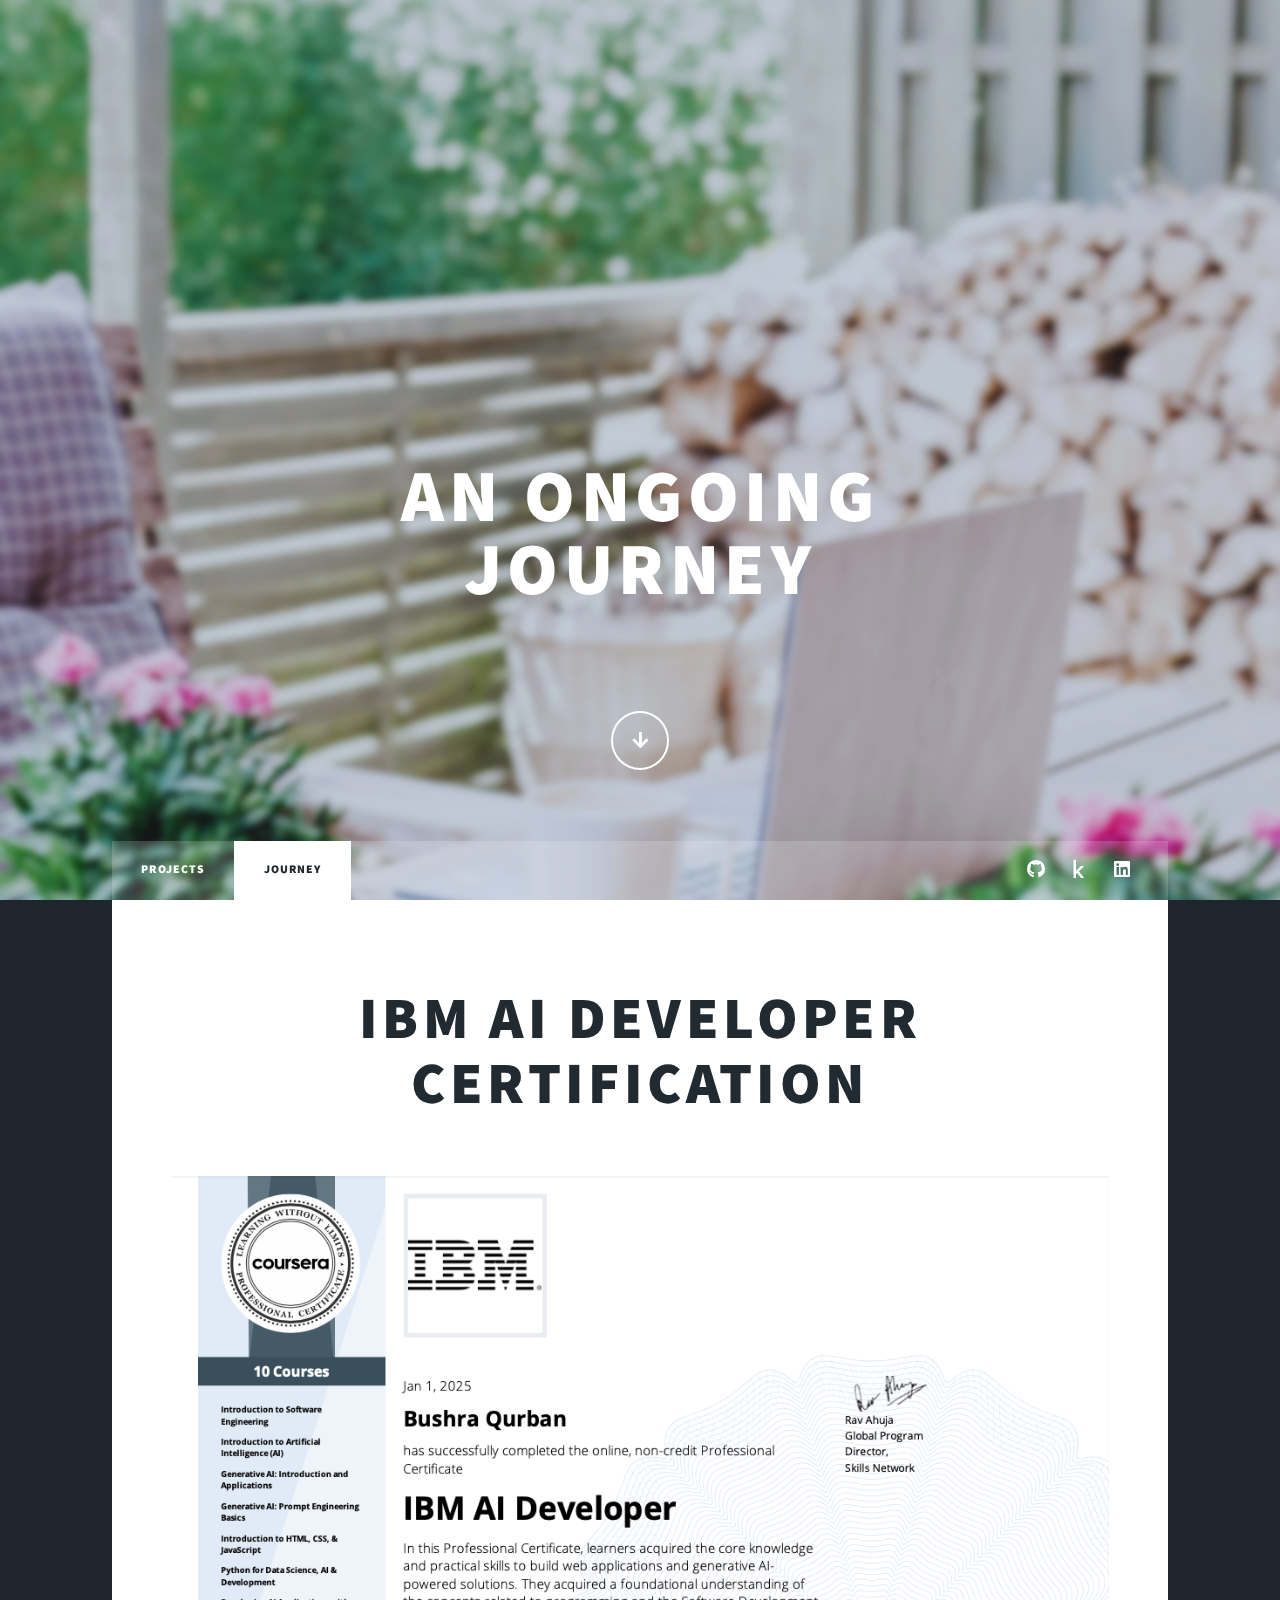
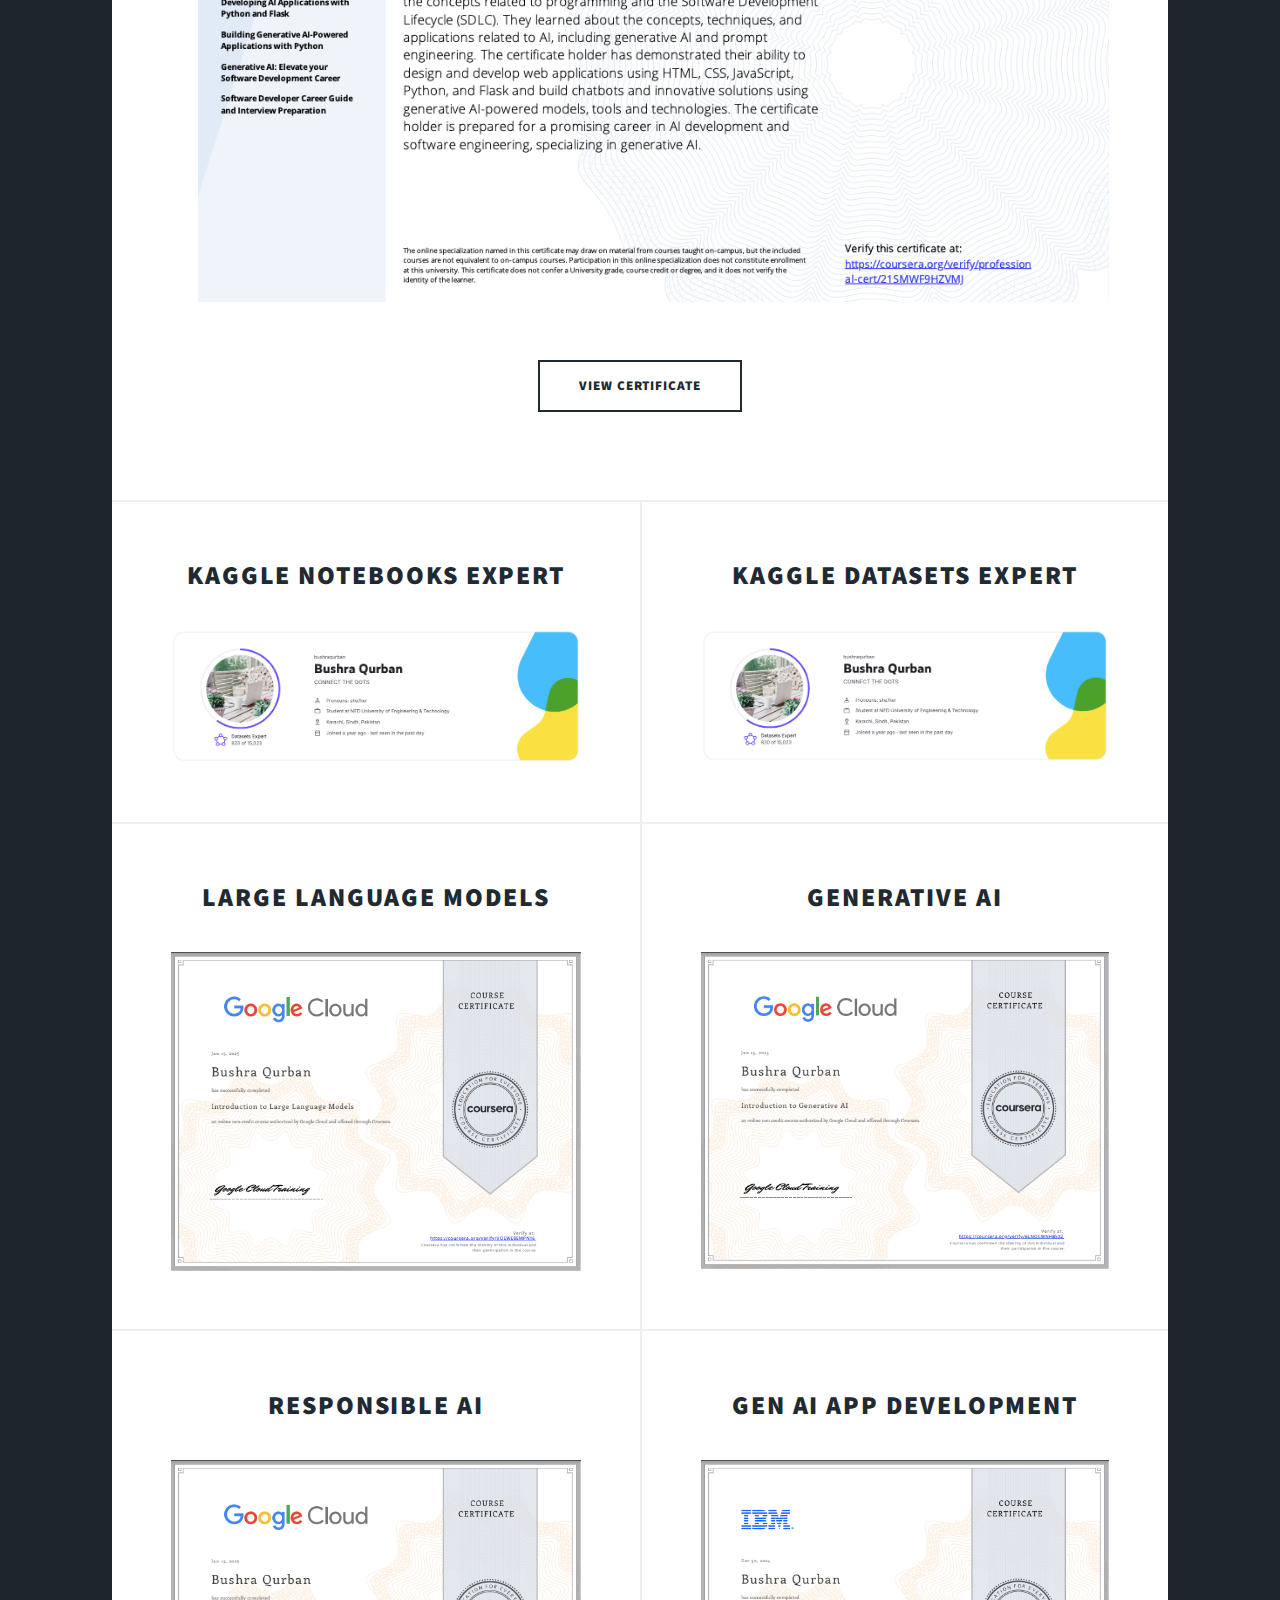
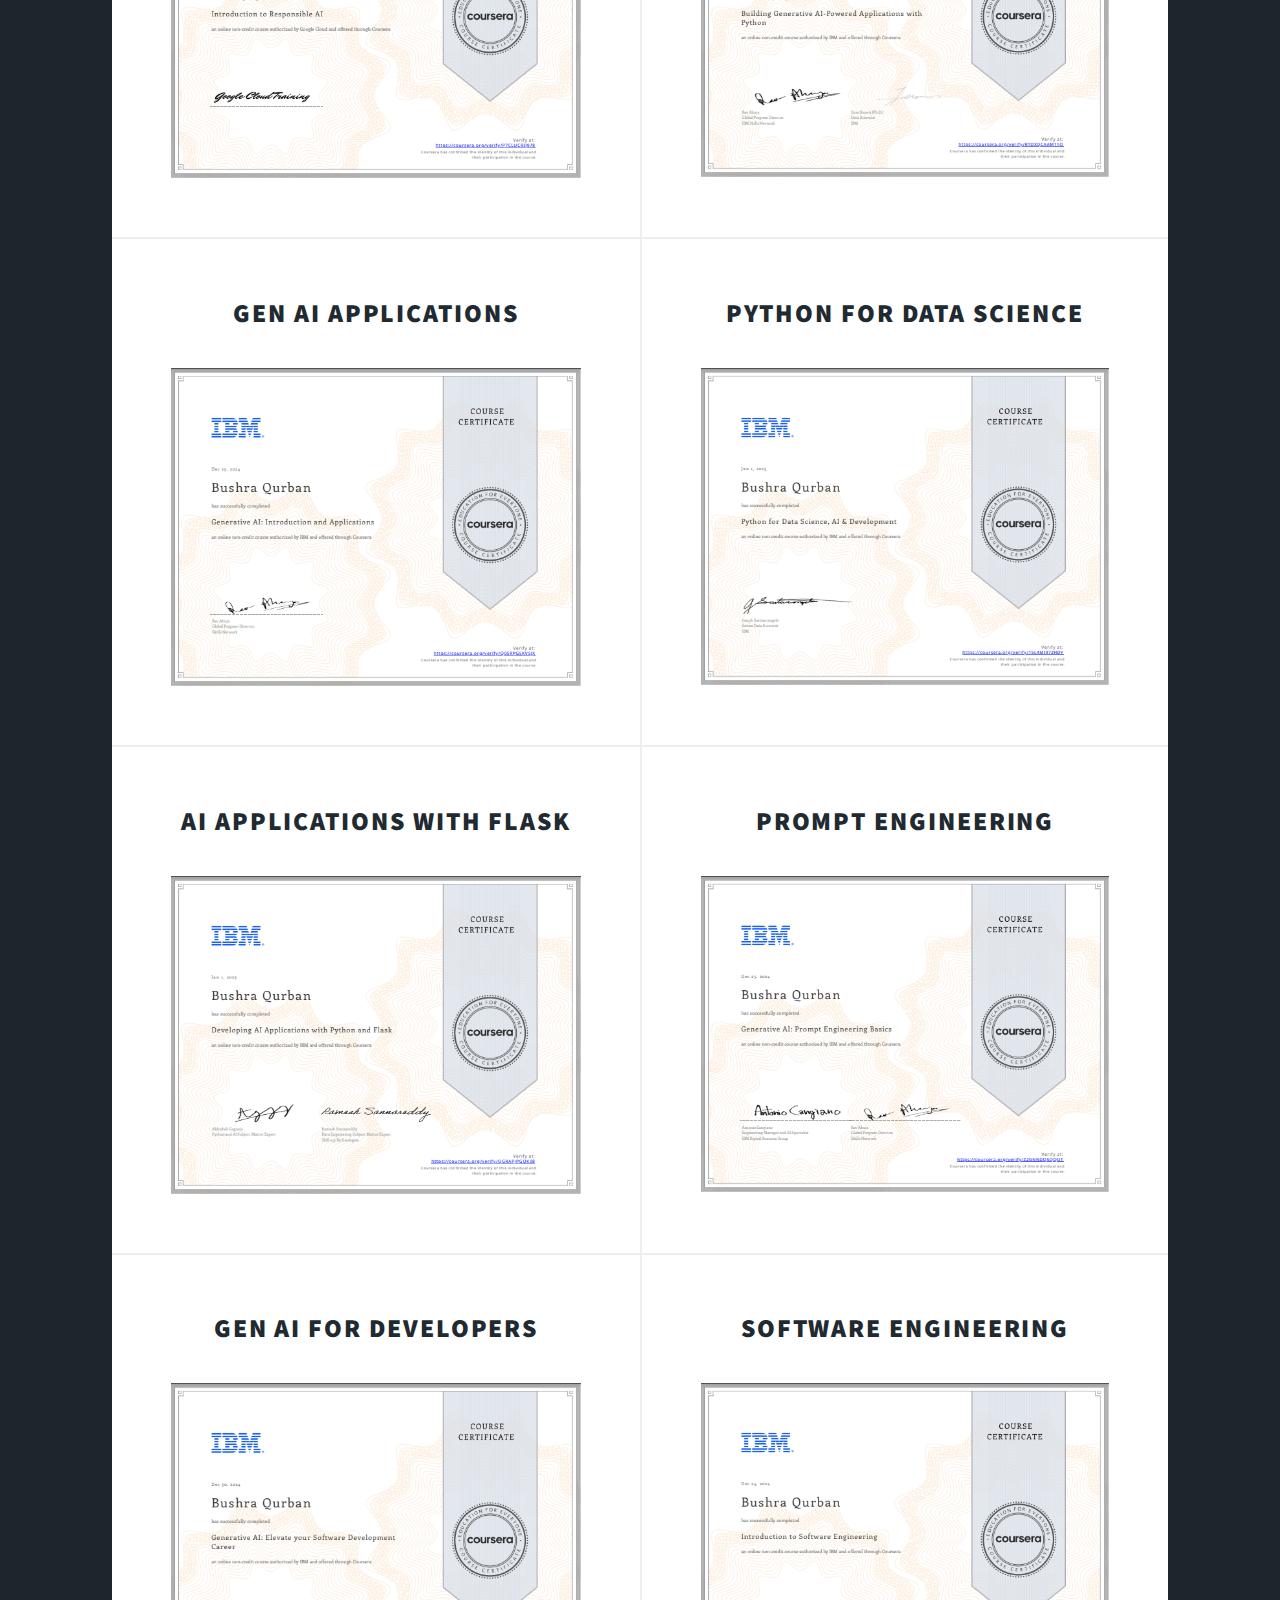
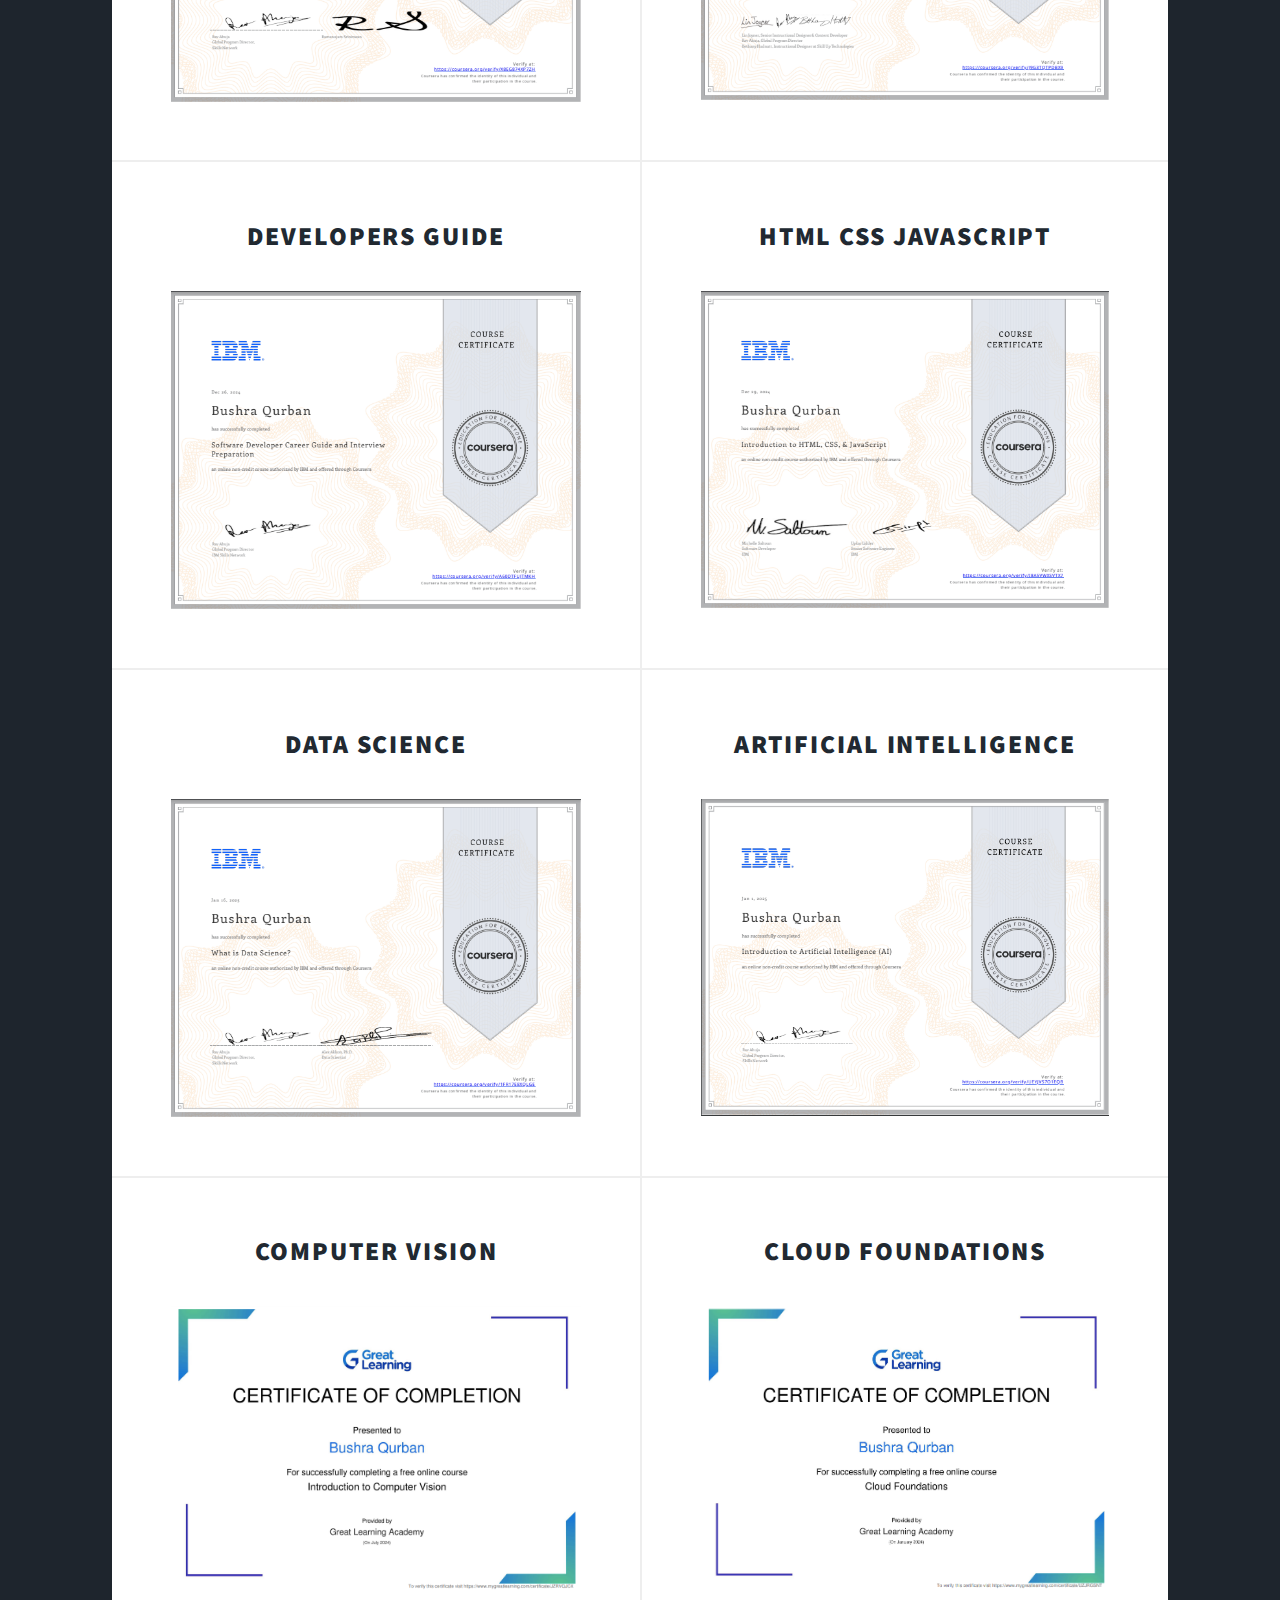
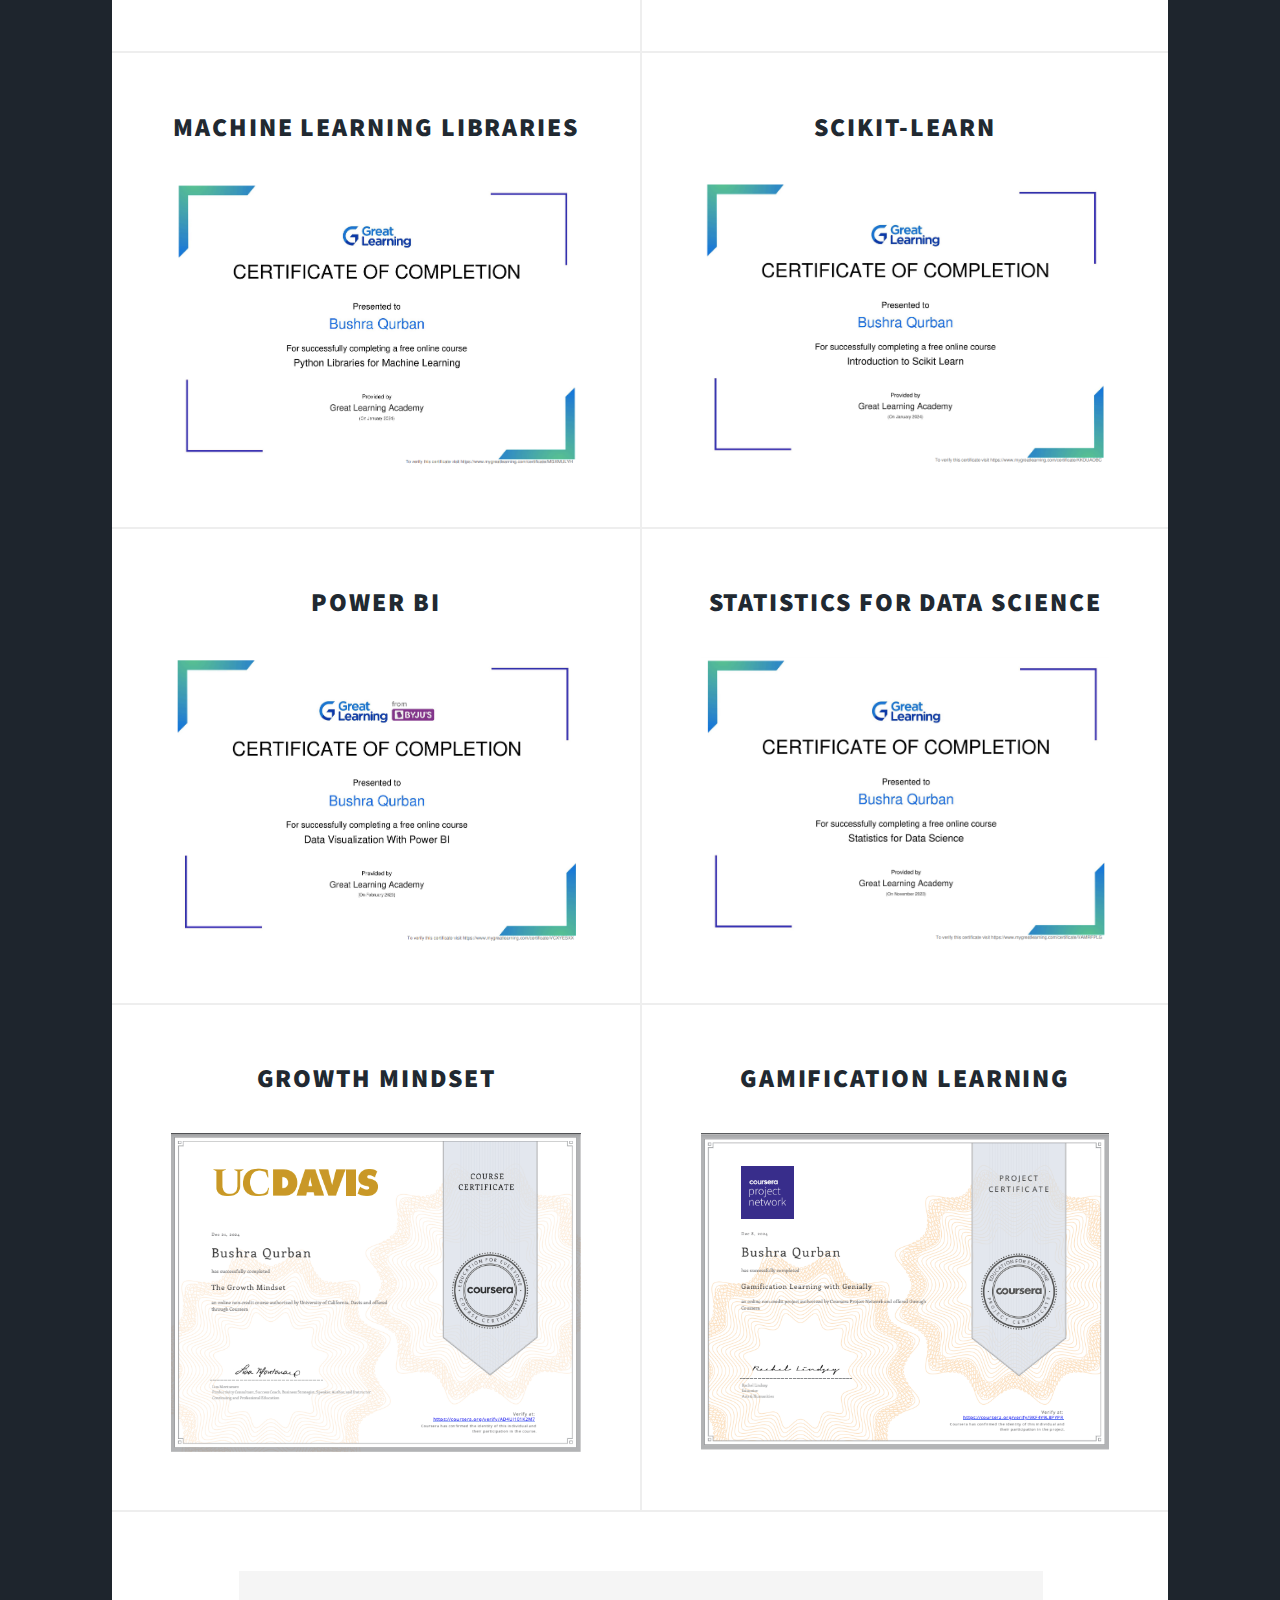
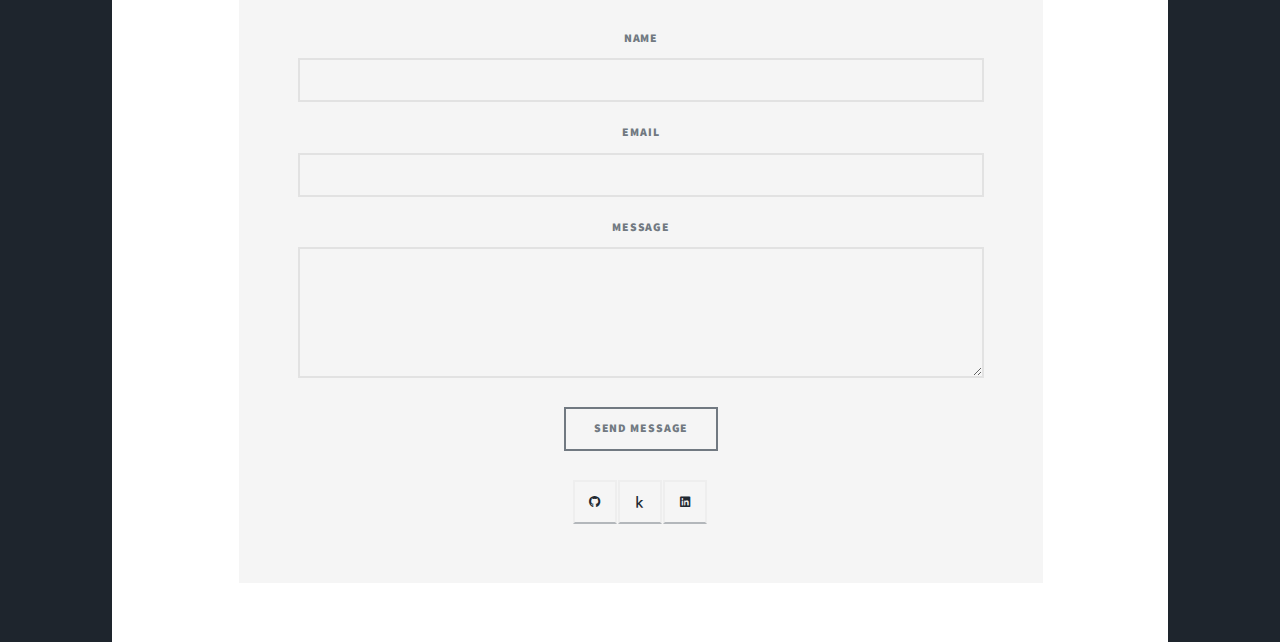
==== journey.html @ 8804f69f "first commit" ====
<!DOCTYPE HTML>

<html>
	<head>
		<title>Bushra Qurban Portfolio</title>
		<meta charset="utf-8" />
		<meta name="viewport" content="width=device-width, initial-scale=1, user-scalable=no" />
		<link rel="stylesheet" href="assets/css/main.css" />
		<noscript><link rel="stylesheet" href="assets/css/noscript.css" /></noscript>
	</head>
	<body class="is-preload">

		<!-- Wrapper -->
			<div id="wrapper" class="fade-in">

				<!-- Intro -->
					<div id="intro">
						<h1>An Ongoing<br/>
							Journey<br/><br/></h1>
						<ul class="actions">
							<li><a href="#header" class="button icon solid solo fa-arrow-down scrolly">Continue</a></li>
						</ul>
					</div>

				<!-- Nav -->
					<nav id="nav">
						<ul class="links">
							<li><a href="index.html">Projects</a></li>
							<li class="active"><a href="journey.html">Journey</a></li>
						</ul>
						
						<ul class="icons">
							<li><a href="https://github.com/bushraqurban" class="icon brands fa-github" target="_blank"><span class="label">GitHub</span></a></li>
							<li><a href="https://www.kaggle.com/bushraqurban" class="icon brands fa-kaggle" target="_blank"><span class="label">Kaggle</span></a></li>
						<li><a href="https://www.linkedin.com/in/bushraqurban/" class="icon brands fa-linkedin" target="_blank"><span class="label">Linkedin</span></a></li>
						</ul>
					</nav>

				<!-- Main -->
					<div id="main">

						<!-- Featured Post -->
							<article class="post featured">
								<header class="major">
									<h2><a href="https://www.coursera.org/account/accomplishments/professional-cert/21SMWF9HZVMJ" target="_blank">IBM AI Developer<br/>
                                    Certification</a></h2>
								</header>
								<a href="https://www.coursera.org/account/accomplishments/professional-cert/21SMWF9HZVMJ" target="_blank" class="image main"><img src="images/certificates/certification.png" alt="" /></a>
								
								<ul class="actions special">
									<li><a href="https://www.coursera.org/account/accomplishments/professional-cert/21SMWF9HZVMJ" target="_blank" class="button large">View Certificate</a></li>
								</ul>
							</article>

						<!-- Posts -->
							<section class="posts">

								<article>
									<header>
										<h2><a href="https://www.kaggle.com/bushraqurban/code" target="_blank">Kaggle Notebooks Expert<br />
										</a></h2>
									</header>
                                    <a href="https://www.kaggle.com/bushraqurban/code" target="_blank" class="image fit"><img src="images/certificates/dataset-expert.png" alt="" /></a>
								</article>

								<article>
									<header>
										<h2><a href="https://www.kaggle.com/bushraqurban/datasets" target="_blank">Kaggle Datasets Expert<br />
										</a></h2>
									</header>
									<a href="https://www.kaggle.com/bushraqurban/datasets" target="_blank" class="image fit"><img src="images/certificates/dataset-expert.png" alt="" /></a>
								</article>

								<article>
									<header>
										<h2><a href="https://www.coursera.org/account/accomplishments/records/VOEWE8EMPN16" target="_blank">Large Language Models<br />
										</a></h2>
									</header>
                                    <a href="https://www.coursera.org/account/accomplishments/records/VOEWE8EMPN16" target="_blank" class="image fit"><img src="images/certificates/intro-to-llm.png" alt="" /></a>
								</article>

								<article>
									<header>
										<h2><a href="https://www.coursera.org/account/accomplishments/verify/6LNOCWNHBSX2" target="_blank">Generative AI<br />
										</a></h2>
									</header>
									<a href="https://www.coursera.org/account/accomplishments/verify/6LNOCWNHBSX2" target="_blank" class="image fit"><img src="images/certificates/intro-to-gen-ai.png" alt="" /></a>
								</article>

								<article>
									<header>
										<h2><a href="https://www.coursera.org/account/accomplishments/records/P7CLUCRIJ978" target="_blank">Responsible AI<br />
										</a></h2>
									</header>
                                    <a href="https://www.coursera.org/account/accomplishments/records/P7CLUCRIJ978" target="_blank" class="image fit"><img src="images/certificates/intro-to-responsible-ai.png" alt="" /></a>
								</article>

								<article>
									<header>
										<h2><a href="https://www.coursera.org/account/accomplishments/records/RTDXQCAAM11O" target="_blank">Gen AI App Development<br />
										</a></h2>
									</header>
                                    <a href="https://www.coursera.org/account/accomplishments/records/RTDXQCAAM11O" target="_blank" class="image fit"><img src="images/certificates/building-gen-ai-powered-apps.png" alt="" /></a>
								</article>

								<article>
									<header>
										<h2><a href="https://www.coursera.org/account/accomplishments/records/Q0SRPGSKVSJX" target="_blank">Gen AI Applications<br />
										</a></h2>
									</header>
									<a href="https://www.coursera.org/account/accomplishments/records/Q0SRPGSKVSJX" target="_blank" class="image fit"><img src="images/certificates/gen-ai-intro-and-app.png" alt="" /></a>
								</article>

								<article>
									<header>
										<h2><a href="https://www.coursera.org/account/accomplishments/records/15L4MI97ZHDY" target="_blank">Python for Data Science<br />
										</a></h2>
									</header>
                                    <a href="https://www.coursera.org/account/accomplishments/records/15L4MI97ZHDY" target="_blank" class="image fit"><img src="images/certificates/python-for-data-science-ai.png" alt="" /></a>
								</article>

								<article>
									<header>
										<h2><a href="https://www.coursera.org/account/accomplishments/records/QGRAPJPGOK08" target="_blank">AI Applications with Flask<br />
										</a></h2>
									</header>
									<a href="https://www.coursera.org/account/accomplishments/records/QGRAPJPGOK08" target="_blank" class="image fit"><img src="images/certificates/developing-ai-apps.png" alt="" /></a>
								</article>

								<article>
									<header>
										<h2><a href="https://www.coursera.org/account/accomplishments/records/Z2GNNDQSQQUT" target="_blank">Prompt Engineering<br />
										</a></h2>
									</header>
                                    <a href="https://www.coursera.org/account/accomplishments/records/Z2GNNDQSQQUT" target="_blank" class="image fit"><img src="images/certificates/gen-ai-prompt-eng-basics.png" alt="" /></a>
								</article>

								<article>
									<header>
										<h2><a href="https://www.coursera.org/account/accomplishments/records/X8EG874XP7ZH" target="_blank">Gen AI for Developers<br />
										</a></h2>
									</header>
									<a href="https://www.coursera.org/account/accomplishments/records/X8EG874XP7ZH" target="_blank" class="image fit"><img src="images/certificates/gen-ai-elevate-your-soft-dev-career.png" alt="" /></a>
								</article>

								<article>
									<header>
										<h2><a href="https://www.coursera.org/account/accomplishments/records/J9G3TQTPDBX9" target="_blank">Software Engineering<br />
										</a></h2>
									</header>
                                    <a href="https://www.coursera.org/account/accomplishments/records/J9G3TQTPDBX9" target="_blank" class="image fit"><img src="images/certificates/intro-to-software-eng.png" alt="" /></a>
								</article>

								<article>
									<header>
										<h2><a href="https://www.coursera.org/account/accomplishments/records/A60DTFUJTMKH" target="_blank">Developers Guide<br />
										</a></h2>
									</header>
									<a href="https://www.coursera.org/account/accomplishments/records/A60DTFUJTMKH" target="_blank" class="image fit"><img src="images/certificates/software-dev-career-guide.png" alt="" /></a>
								</article>

								<article>
									<header>
										<h2><a href="https://www.coursera.org/account/accomplishments/records/I8A5VWXSVTX7" target="_blank">HTML CSS Javascript <br />
										</a></h2>
									</header>
									<a href="https://www.coursera.org/account/accomplishments/records/I8A5VWXSVTX7" target="_blank" class="image fit"><img src="images/certificates/intro-to-html-css-js.png" alt="" /></a>
								</article>

								<article>
									<header>
										<h2><a href="https://www.coursera.org/account/accomplishments/records/1FR17E8XQLGE" target="_blank">Data Science<br />
										</a></h2>
									</header>
									<a href="https://www.coursera.org/account/accomplishments/records/1FR17E8XQLGE" target="_blank" class="image fit"><img src="images/certificates/what-is-data-science.png" alt="" /></a>
								</article>

								<article>
									<header>
										<h2><a href="https://www.coursera.org/account/accomplishments/verify/UEYJVS7O1EQB" target="_blank">Artificial Intelligence<br />
										</a></h2>
									</header>
									<a href="https://www.coursera.org/account/accomplishments/verify/UEYJVS7O1EQB" target="_blank" class="image fit"><img src="images/certificates/intro-to-ai.png" alt="" /></a>
								</article>

								<article>
									<header>
										<h2><a href="https://www.mygreatlearning.com/certificate/JZRVQJCX" target="_blank">Computer Vision<br />
										</a></h2>
									</header>
									<a href="https://www.mygreatlearning.com/certificate/JZRVQJCX" target="_blank" class="image fit"><img src="images/certificates/intro-to-computer-vision.png" alt="" /></a>
								</article>

								<article>
									<header>
										<h2><a href="https://www.mygreatlearning.com/certificate/UZJRGSNT" target="_blank">Cloud Foundations<br />
										</a></h2>
									</header>
                                    <a href="https://www.mygreatlearning.com/certificate/UZJRGSNT" target="_blank" class="image fit"><img src="images/certificates/cloud-foundations.png" alt="" /></a>
								</article>

								<article>
									<header>
										<h2><a href="https://www.mygreatlearning.com/certificate/MGXMULYH" target="_blank">Machine Learning Libraries<br />
										</a></h2>
									</header>
									<a href="https://www.mygreatlearning.com/certificate/MGXMULYH" target="_blank" class="image fit"><img src="images/certificates/python-libraries-for-ml.png" alt="" /></a>
								</article>

								<article>
									<header>
										<h2><a href="https://www.mygreatlearning.com/certificate/KKDUAOBC" target="_blank">Scikit-learn<br />
										</a></h2>
									</header>
                                    <a href="https://www.mygreatlearning.com/certificate/KKDUAOBC" target="_blank" class="image fit"><img src="images/certificates/scikit-learn.png" alt="" /></a>
								</article>

								<article>
									<header>
										<h2><a href="https://www.mygreatlearning.com/certificate/VCXYESXX" target="_blank">Power BI<br />
										</a></h2>
									</header>
                                    <a href="https://www.mygreatlearning.com/certificate/VCXYESXX" target="_blank" class="image fit"><img src="images/certificates/data-vis-with-powerbi.png" alt="" /></a>
								</article>
								
								<article>
									<header>
										<h2><a href="https://www.mygreatlearning.com/certificate/VAMRFPLG" target="_blank">Statistics for Data Science<br />
										</a></h2>
									</header>
									<a href="https://www.mygreatlearning.com/certificate/VAMRFPLG" target="_blank" class="image fit"><img src="images/certificates/stats-for-data-science.png" alt="" /></a>
								</article>

								<article>
									<header>
										<h2><a href="https://www.coursera.org/account/accomplishments/records/AD4UJ101K2M7" target="_blank">Growth Mindset<br />
										</a></h2>
									</header>
                                    <a href="https://www.coursera.org/account/accomplishments/records/AD4UJ101K2M7" target="_blank" class="image fit"><img src="images/certificates/growth-mindset.png" alt="" /></a>
								</article>

								<article>
									<header>
										<h2><a href="https://www.coursera.org/account/accomplishments/records/9KF4Y9L8PYPR" target="_blank">Gamification Learning<br />
										</a></h2>
									</header>
                                    <a href="https://www.coursera.org/account/accomplishments/records/9KF4Y9L8PYPR" target="_blank" class="image fit"><img src="images/certificates/gamification-learning.png" alt="" /></a>
								</article>
							
							</section>
									
						<!-- Footer -->
						<footer>
							<div class="pagination">
								<footer id="footer">
								<section>
									<!-- adding iframe -->
									<iframe name="hidden_iframe" id="hidden_iframe" style="display:none;"></iframe>	
										<form id="contact-form" target="hidden_iframe">	
											<div class="fields">
												<div class="field">
													<label for="name">Name</label>
													<!-- <input type="text" name="name" id="name" required/> -->
													<input type="text" name="entry.2005620554" id="name" required/>
												</div>
												<div class="field">
													<label for="email">Email</label>
													<input type="text" name="entry.1045781291" id="email" required/>
												</div>
												<div class="field">
													<label for="message">Message</label>
													<textarea name="entry.1065046570" id="message" rows="3" required></textarea>
												</div>
											</div>
									<ul class="actions special">
										<li><input type="submit" value="Send Message"/></li>
									</ul> 
										<section>
											<!-- <h3>Social</h3> -->
											<ul class="icons alt">
												<a href="https://github.com/bushraqurban" class="icon brands alt fa-github" target="_blank"><span class="label">GitHub</span></a></li>
												<a href="https://www.kaggle.com/bushraqurban" class="icon brands alt fa-kaggle" target="_blank"><span class="label">Kaggle</span></a></li>
												<a href="https://www.linkedin.com/in/bushraqurban/" class="icon brands alt fa-linkedin" target="_blank"><span class="label">Linkedin</span></a></li>
											</ul>
										</section>
									</form>
								</section>
					
					
	<!-- Scripts -->
		<script src="assets/js/jquery.min.js"></script>
		<script src="assets/js/jquery.scrollex.min.js"></script>
		<script src="assets/js/jquery.scrolly.min.js"></script>
		<script src="assets/js/browser.min.js"></script>
		<script src="assets/js/breakpoints.min.js"></script>
		<script src="assets/js/util.js"></script>
		<script src="assets/js/main.js"></script>

</body>
</html>
---- assets/css/main.css ----
@import url(fontawesome-all.min.css);
@import url("https://fonts.googleapis.com/css?family=Merriweather:300,700,300italic,700italic|Source+Sans+Pro:900");

/*
	Massively by HTML5 UP
	html5up.net | @ajlkn
	Free for personal and commercial use under the CCA 3.0 license (html5up.net/license)
*/

html, body, div, span, applet, object,
iframe, h1, h2, h3, h4, h5, h6, p, blockquote,
pre, a, abbr, acronym, address, big, cite,
code, del, dfn, em, img, ins, kbd, q, s, samp,
small, strike, strong, sub, sup, tt, var, b,
u, i, center, dl, dt, dd, ol, ul, li, fieldset,
form, label, legend, table, caption, tbody,
tfoot, thead, tr, th, td, article, aside,
canvas, details, embed, figure, figcaption,
footer, header, hgroup, menu, nav, output, ruby,
section, summary, time, mark, audio, video {
	margin: 0;
	padding: 0;
	border: 0;
	font-size: 100%;
	font: inherit;
	vertical-align: baseline;}

article, aside, details, figcaption, figure,
footer, header, hgroup, menu, nav, section {
	display: block;}

body {
	line-height: 1;
}

ol, ul {
	list-style: none;
}

blockquote, q {
	quotes: none;
}

	blockquote:before, blockquote:after, q:before, q:after {
		content: '';
		content: none;
	}

table {
	border-collapse: collapse;
	border-spacing: 0;
}

body {
	-webkit-text-size-adjust: none;
}

mark {
	background-color: transparent;
	color: inherit;
}

input::-moz-focus-inner {
	border: 0;
	padding: 0;
}

input, select, textarea {
	-moz-appearance: none;
	-webkit-appearance: none;
	-ms-appearance: none;
	appearance: none;
}

/* Basic */

	@-ms-viewport {
		width: device-width;
	}

	body {
		-ms-overflow-style: scrollbar;
	}

	@media screen and (max-width: 480px) {

		html, body {
			min-width: 320px;
		}

	}

	html {
		box-sizing: border-box;
	}

	*, *:before, *:after {
		box-sizing: inherit;
	}

	body {
		background-color: #1e252d;
	}

		body.is-preload *, body.is-preload *:before, body.is-preload *:after {
			-moz-animation: none !important;
			-webkit-animation: none !important;
			-ms-animation: none !important;
			animation: none !important;
			-moz-transition: none !important;
			-webkit-transition: none !important;
			-ms-transition: none !important;
			transition: none !important;
		}

/* Type */

	html {
		font-size: 16pt;
	}

		@media screen and (max-width: 1680px) {

			html {
				font-size: 12pt;
			}

		}

		@media screen and (max-width: 1280px) {

			html {
				font-size: 11pt;
			}

		}

		@media screen and (max-width: 360px) {

			html {
				font-size: 10pt;
			}

		}

	body {
		color: #212931;
	}

	body, input, select, textarea {
		font-family: "Merriweather", Georgia, serif;
		font-weight: 300;
		font-size: 1rem;
		line-height: 2.375;
	}

	a {
		-moz-transition: color 0.2s ease-in-out, background-color 0.2s ease-in-out, border-color 0.2s ease-in-out, box-shadow 0.2s ease-in-out;
		-webkit-transition: color 0.2s ease-in-out, background-color 0.2s ease-in-out, border-color 0.2s ease-in-out, box-shadow 0.2s ease-in-out;
		-ms-transition: color 0.2s ease-in-out, background-color 0.2s ease-in-out, border-color 0.2s ease-in-out, box-shadow 0.2s ease-in-out;
		transition: color 0.2s ease-in-out, background-color 0.2s ease-in-out, border-color 0.2s ease-in-out, box-shadow 0.2s ease-in-out;
		border-bottom: dotted 1px;
		text-decoration: none;
	}

		a:hover {
			border-bottom-color: transparent;
		}

	strong, b {
		font-weight: 600;
	}

	em, i {
		font-style: italic;
	}

	p {
		text-align: justify;
		margin: 0 0 2rem 0;
	}

	h1, h2, h3, h4, h5, h6 {
		font-family: "Source Sans Pro", Helvetica, sans-serif;
		font-weight: 900;
		line-height: 1.5;
		letter-spacing: 0.075em;
		text-transform: uppercase;
		margin: 0 0 1rem 0;
	}

		h1 a, h2 a, h3 a, h4 a, h5 a, h6 a {
			border-bottom: 0;
			color: inherit;
			text-decoration: none;
		}

	h1 {
		font-size: 4rem;
		line-height: 1.1;
		margin: 0 0 2rem 0;
	}

	h2 {
		font-size: 1.75rem;
		line-height: 1.3;
		margin: 0 0 1.5rem 0;
	}

	h3 {
		font-size: 1.25rem;
		margin: 0 0 1.5rem 0;
	}

	h4 {
		font-size: 1rem;
	}

	h5 {
		font-size: 0.9rem;
	}

	h6 {
		font-size: 0.8rem;
	}

	sub {
		font-size: 0.8rem;
		position: relative;
		top: 0.5rem;
	}

	sup {
		font-size: 0.8rem;
		position: relative;
		top: -0.5rem;
	}

	blockquote {
		border-left: solid 4px;
		font-style: italic;
		margin: 0 0 2rem 0;
		padding: 0.5rem 0 0.5rem 2rem;
	}

	code {
		border: solid 2px;
		font-family: "Courier New", monospace;
		font-size: 0.9rem;
		margin: 0 0.25rem;
		padding: 0.25rem 0.65rem;
	}

	pre {
		-webkit-overflow-scrolling: touch;
		font-family: "Courier New", monospace;
		font-size: 0.9rem;
		margin: 0 0 2rem 0;
	}

		pre code {
			display: block;
			line-height: 1.75;
			padding: 1rem 1.5rem;
			overflow-x: auto;
		}

	hr {
		border: 0;
		border-bottom: solid 2px;
		margin: 3rem 0;
	}

		hr.major {
			margin: 5rem 0;
		}

	.align-left {
		text-align: left;
	}

	.align-center {
		text-align: center;
	}

	.align-right {
		text-align: right;
	}

	input, select, textarea {
		color: #212931;
	}

	a {
		color: #212931;
		border-bottom-color: rgba(33, 41, 49, 0.5);
	}

		a:hover {
			border-bottom-color: transparent;
			color: #628669 !important;
		}

	strong, b {
		color: #212931;
	}

	h1, h2, h3, h4, h5, h6 {
		color: #212931;
	}

	blockquote {
		border-left-color: #eeeeee;
	}

	code {
		background: rgba(220, 220, 220, 0.25);
		border-color: #eeeeee;
	}

	hr {
		border-bottom-color: #eeeeee;
	}

/* Row */

	.row {
		display: flex;
		flex-wrap: wrap;
		box-sizing: border-box;
		align-items: stretch;
	}

		.row > * {
			box-sizing: border-box;
		}

		.row.gtr-uniform > * > :last-child {
			margin-bottom: 0;
		}

		.row.aln-left {
			justify-content: flex-start;
		}

		.row.aln-center {
			justify-content: center;
		}

		.row.aln-right {
			justify-content: flex-end;
		}

		.row.aln-top {
			align-items: flex-start;
		}

		.row.aln-middle {
			align-items: center;
		}

		.row.aln-bottom {
			align-items: flex-end;
		}

		.row > .imp {
			order: -1;
		}

		.row > .col-1 {
			width: 8.33333%;
		}

		.row > .off-1 {
			margin-left: 8.33333%;
		}

		.row > .col-2 {
			width: 16.66667%;
		}

		.row > .off-2 {
			margin-left: 16.66667%;
		}

		.row > .col-3 {
			width: 25%;
		}

		.row > .off-3 {
			margin-left: 25%;
		}

		.row > .col-4 {
			width: 33.33333%;
		}

		.row > .off-4 {
			margin-left: 33.33333%;
		}

		.row > .col-5 {
			width: 41.66667%;
		}

		.row > .off-5 {
			margin-left: 41.66667%;
		}

		.row > .col-6 {
			width: 50%;
		}

		.row > .off-6 {
			margin-left: 50%;
		}

		.row > .col-7 {
			width: 58.33333%;
		}

		.row > .off-7 {
			margin-left: 58.33333%;
		}

		.row > .col-8 {
			width: 66.66667%;
		}

		.row > .off-8 {
			margin-left: 66.66667%;
		}

		.row > .col-9 {
			width: 75%;
		}

		.row > .off-9 {
			margin-left: 75%;
		}

		.row > .col-10 {
			width: 83.33333%;
		}

		.row > .off-10 {
			margin-left: 83.33333%;
		}

		.row > .col-11 {
			width: 91.66667%;
		}

		.row > .off-11 {
			margin-left: 91.66667%;
		}

		.row > .col-12 {
			width: 100%;
		}

		.row > .off-12 {
			margin-left: 100%;
		}

		.row.gtr-0 {
			margin-top: 0;
			margin-left: 0rem;
		}

			.row.gtr-0 > * {
				padding: 0 0 0 0rem;
			}

			.row.gtr-0.gtr-uniform {
				margin-top: 0rem;
			}

				.row.gtr-0.gtr-uniform > * {
					padding-top: 0rem;
				}

		.row.gtr-25 {
			margin-top: 0;
			margin-left: -0.375rem;
		}

			.row.gtr-25 > * {
				padding: 0 0 0 0.375rem;
			}

			.row.gtr-25.gtr-uniform {
				margin-top: -0.375rem;
			}

				.row.gtr-25.gtr-uniform > * {
					padding-top: 0.375rem;
				}

		.row.gtr-50 {
			margin-top: 0;
			margin-left: -0.75rem;
		}

			.row.gtr-50 > * {
				padding: 0 0 0 0.75rem;
			}

			.row.gtr-50.gtr-uniform {
				margin-top: -0.75rem;
			}

				.row.gtr-50.gtr-uniform > * {
					padding-top: 0.75rem;
				}

		.row {
			margin-top: 0;
			margin-left: -1.5rem;
		}

			.row > * {
				padding: 0 0 0 1.5rem;
			}

			.row.gtr-uniform {
				margin-top: -1.5rem;
			}

				.row.gtr-uniform > * {
					padding-top: 1.5rem;
				}

		.row.gtr-150 {
			margin-top: 0;
			margin-left: -2.25rem;
		}

			.row.gtr-150 > * {
				padding: 0 0 0 2.25rem;
			}

			.row.gtr-150.gtr-uniform {
				margin-top: -2.25rem;
			}

				.row.gtr-150.gtr-uniform > * {
					padding-top: 2.25rem;
				}

		.row.gtr-200 {
			margin-top: 0;
			margin-left: -3rem;
		}

			.row.gtr-200 > * {
				padding: 0 0 0 3rem;
			}

			.row.gtr-200.gtr-uniform {
				margin-top: -3rem;
			}

				.row.gtr-200.gtr-uniform > * {
					padding-top: 3rem;
				}

		@media screen and (max-width: 1680px) {

			.row {
				display: flex;
				flex-wrap: wrap;
				box-sizing: border-box;
				align-items: stretch;
			}

				.row > * {
					box-sizing: border-box;
				}

				.row.gtr-uniform > * > :last-child {
					margin-bottom: 0;
				}

				.row.aln-left {
					justify-content: flex-start;
				}

				.row.aln-center {
					justify-content: center;
				}

				.row.aln-right {
					justify-content: flex-end;
				}

				.row.aln-top {
					align-items: flex-start;
				}

				.row.aln-middle {
					align-items: center;
				}

				.row.aln-bottom {
					align-items: flex-end;
				}

				.row > .imp-xlarge {
					order: -1;
				}

				.row > .col-1-xlarge {
					width: 8.33333%;
				}

				.row > .off-1-xlarge {
					margin-left: 8.33333%;
				}

				.row > .col-2-xlarge {
					width: 16.66667%;
				}

				.row > .off-2-xlarge {
					margin-left: 16.66667%;
				}

				.row > .col-3-xlarge {
					width: 25%;
				}

				.row > .off-3-xlarge {
					margin-left: 25%;
				}

				.row > .col-4-xlarge {
					width: 33.33333%;
				}

				.row > .off-4-xlarge {
					margin-left: 33.33333%;
				}

				.row > .col-5-xlarge {
					width: 41.66667%;
				}

				.row > .off-5-xlarge {
					margin-left: 41.66667%;
				}

				.row > .col-6-xlarge {
					width: 50%;
				}

				.row > .off-6-xlarge {
					margin-left: 50%;
				}

				.row > .col-7-xlarge {
					width: 58.33333%;
				}

				.row > .off-7-xlarge {
					margin-left: 58.33333%;
				}

				.row > .col-8-xlarge {
					width: 66.66667%;
				}

				.row > .off-8-xlarge {
					margin-left: 66.66667%;
				}

				.row > .col-9-xlarge {
					width: 75%;
				}

				.row > .off-9-xlarge {
					margin-left: 75%;
				}

				.row > .col-10-xlarge {
					width: 83.33333%;
				}

				.row > .off-10-xlarge {
					margin-left: 83.33333%;
				}

				.row > .col-11-xlarge {
					width: 91.66667%;
				}

				.row > .off-11-xlarge {
					margin-left: 91.66667%;
				}

				.row > .col-12-xlarge {
					width: 100%;
				}

				.row > .off-12-xlarge {
					margin-left: 100%;
				}

				.row.gtr-0 {
					margin-top: 0;
					margin-left: 0rem;
				}

					.row.gtr-0 > * {
						padding: 0 0 0 0rem;
					}

					.row.gtr-0.gtr-uniform {
						margin-top: 0rem;
					}

						.row.gtr-0.gtr-uniform > * {
							padding-top: 0rem;
						}

				.row.gtr-25 {
					margin-top: 0;
					margin-left: -0.375rem;
				}

					.row.gtr-25 > * {
						padding: 0 0 0 0.375rem;
					}

					.row.gtr-25.gtr-uniform {
						margin-top: -0.375rem;
					}

						.row.gtr-25.gtr-uniform > * {
							padding-top: 0.375rem;
						}

				.row.gtr-50 {
					margin-top: 0;
					margin-left: -0.75rem;
				}

					.row.gtr-50 > * {
						padding: 0 0 0 0.75rem;
					}

					.row.gtr-50.gtr-uniform {
						margin-top: -0.75rem;
					}

						.row.gtr-50.gtr-uniform > * {
							padding-top: 0.75rem;
						}

				.row {
					margin-top: 0;
					margin-left: -1.5rem;
				}

					.row > * {
						padding: 0 0 0 1.5rem;
					}

					.row.gtr-uniform {
						margin-top: -1.5rem;
					}

						.row.gtr-uniform > * {
							padding-top: 1.5rem;
						}

				.row.gtr-150 {
					margin-top: 0;
					margin-left: -2.25rem;
				}

					.row.gtr-150 > * {
						padding: 0 0 0 2.25rem;
					}

					.row.gtr-150.gtr-uniform {
						margin-top: -2.25rem;
					}

						.row.gtr-150.gtr-uniform > * {
							padding-top: 2.25rem;
						}

				.row.gtr-200 {
					margin-top: 0;
					margin-left: -3rem;
				}

					.row.gtr-200 > * {
						padding: 0 0 0 3rem;
					}

					.row.gtr-200.gtr-uniform {
						margin-top: -3rem;
					}

						.row.gtr-200.gtr-uniform > * {
							padding-top: 3rem;
						}

		}

		@media screen and (max-width: 1280px) {

			.row {
				display: flex;
				flex-wrap: wrap;
				box-sizing: border-box;
				align-items: stretch;
			}

				.row > * {
					box-sizing: border-box;
				}

				.row.gtr-uniform > * > :last-child {
					margin-bottom: 0;
				}

				.row.aln-left {
					justify-content: flex-start;
				}

				.row.aln-center {
					justify-content: center;
				}

				.row.aln-right {
					justify-content: flex-end;
				}

				.row.aln-top {
					align-items: flex-start;
				}

				.row.aln-middle {
					align-items: center;
				}

				.row.aln-bottom {
					align-items: flex-end;
				}

				.row > .imp-large {
					order: -1;
				}

				.row > .col-1-large {
					width: 8.33333%;
				}

				.row > .off-1-large {
					margin-left: 8.33333%;
				}

				.row > .col-2-large {
					width: 16.66667%;
				}

				.row > .off-2-large {
					margin-left: 16.66667%;
				}

				.row > .col-3-large {
					width: 25%;
				}

				.row > .off-3-large {
					margin-left: 25%;
				}

				.row > .col-4-large {
					width: 33.33333%;
				}

				.row > .off-4-large {
					margin-left: 33.33333%;
				}

				.row > .col-5-large {
					width: 41.66667%;
				}

				.row > .off-5-large {
					margin-left: 41.66667%;
				}

				.row > .col-6-large {
					width: 50%;
				}

				.row > .off-6-large {
					margin-left: 50%;
				}

				.row > .col-7-large {
					width: 58.33333%;
				}

				.row > .off-7-large {
					margin-left: 58.33333%;
				}

				.row > .col-8-large {
					width: 66.66667%;
				}

				.row > .off-8-large {
					margin-left: 66.66667%;
				}

				.row > .col-9-large {
					width: 75%;
				}

				.row > .off-9-large {
					margin-left: 75%;
				}

				.row > .col-10-large {
					width: 83.33333%;
				}

				.row > .off-10-large {
					margin-left: 83.33333%;
				}

				.row > .col-11-large {
					width: 91.66667%;
				}

				.row > .off-11-large {
					margin-left: 91.66667%;
				}

				.row > .col-12-large {
					width: 100%;
				}

				.row > .off-12-large {
					margin-left: 100%;
				}

				.row.gtr-0 {
					margin-top: 0;
					margin-left: 0rem;
				}

					.row.gtr-0 > * {
						padding: 0 0 0 0rem;
					}

					.row.gtr-0.gtr-uniform {
						margin-top: 0rem;
					}

						.row.gtr-0.gtr-uniform > * {
							padding-top: 0rem;
						}

				.row.gtr-25 {
					margin-top: 0;
					margin-left: -0.375rem;
				}

					.row.gtr-25 > * {
						padding: 0 0 0 0.375rem;
					}

					.row.gtr-25.gtr-uniform {
						margin-top: -0.375rem;
					}

						.row.gtr-25.gtr-uniform > * {
							padding-top: 0.375rem;
						}

				.row.gtr-50 {
					margin-top: 0;
					margin-left: -0.75rem;
				}

					.row.gtr-50 > * {
						padding: 0 0 0 0.75rem;
					}

					.row.gtr-50.gtr-uniform {
						margin-top: -0.75rem;
					}

						.row.gtr-50.gtr-uniform > * {
							padding-top: 0.75rem;
						}

				.row {
					margin-top: 0;
					margin-left: -1.5rem;
				}

					.row > * {
						padding: 0 0 0 1.5rem;
					}

					.row.gtr-uniform {
						margin-top: -1.5rem;
					}

						.row.gtr-uniform > * {
							padding-top: 1.5rem;
						}

				.row.gtr-150 {
					margin-top: 0;
					margin-left: -2.25rem;
				}

					.row.gtr-150 > * {
						padding: 0 0 0 2.25rem;
					}

					.row.gtr-150.gtr-uniform {
						margin-top: -2.25rem;
					}

						.row.gtr-150.gtr-uniform > * {
							padding-top: 2.25rem;
						}

				.row.gtr-200 {
					margin-top: 0;
					margin-left: -3rem;
				}

					.row.gtr-200 > * {
						padding: 0 0 0 3rem;
					}

					.row.gtr-200.gtr-uniform {
						margin-top: -3rem;
					}

						.row.gtr-200.gtr-uniform > * {
							padding-top: 3rem;
						}

		}

		@media screen and (max-width: 980px) {

			.row {
				display: flex;
				flex-wrap: wrap;
				box-sizing: border-box;
				align-items: stretch;
			}

				.row > * {
					box-sizing: border-box;
				}

				.row.gtr-uniform > * > :last-child {
					margin-bottom: 0;
				}

				.row.aln-left {
					justify-content: flex-start;
				}

				.row.aln-center {
					justify-content: center;
				}

				.row.aln-right {
					justify-content: flex-end;
				}

				.row.aln-top {
					align-items: flex-start;
				}

				.row.aln-middle {
					align-items: center;
				}

				.row.aln-bottom {
					align-items: flex-end;
				}

				.row > .imp-medium {
					order: -1;
				}

				.row > .col-1-medium {
					width: 8.33333%;
				}

				.row > .off-1-medium {
					margin-left: 8.33333%;
				}

				.row > .col-2-medium {
					width: 16.66667%;
				}

				.row > .off-2-medium {
					margin-left: 16.66667%;
				}

				.row > .col-3-medium {
					width: 25%;
				}

				.row > .off-3-medium {
					margin-left: 25%;
				}

				.row > .col-4-medium {
					width: 33.33333%;
				}

				.row > .off-4-medium {
					margin-left: 33.33333%;
				}

				.row > .col-5-medium {
					width: 41.66667%;
				}

				.row > .off-5-medium {
					margin-left: 41.66667%;
				}

				.row > .col-6-medium {
					width: 50%;
				}

				.row > .off-6-medium {
					margin-left: 50%;
				}

				.row > .col-7-medium {
					width: 58.33333%;
				}

				.row > .off-7-medium {
					margin-left: 58.33333%;
				}

				.row > .col-8-medium {
					width: 66.66667%;
				}

				.row > .off-8-medium {
					margin-left: 66.66667%;
				}

				.row > .col-9-medium {
					width: 75%;
				}

				.row > .off-9-medium {
					margin-left: 75%;
				}

				.row > .col-10-medium {
					width: 83.33333%;
				}

				.row > .off-10-medium {
					margin-left: 83.33333%;
				}

				.row > .col-11-medium {
					width: 91.66667%;
				}

				.row > .off-11-medium {
					margin-left: 91.66667%;
				}

				.row > .col-12-medium {
					width: 100%;
				}

				.row > .off-12-medium {
					margin-left: 100%;
				}

				.row.gtr-0 {
					margin-top: 0;
					margin-left: 0rem;
				}

					.row.gtr-0 > * {
						padding: 0 0 0 0rem;
					}

					.row.gtr-0.gtr-uniform {
						margin-top: 0rem;
					}

						.row.gtr-0.gtr-uniform > * {
							padding-top: 0rem;
						}

				.row.gtr-25 {
					margin-top: 0;
					margin-left: -0.375rem;
				}

					.row.gtr-25 > * {
						padding: 0 0 0 0.375rem;
					}

					.row.gtr-25.gtr-uniform {
						margin-top: -0.375rem;
					}

						.row.gtr-25.gtr-uniform > * {
							padding-top: 0.375rem;
						}

				.row.gtr-50 {
					margin-top: 0;
					margin-left: -0.75rem;
				}

					.row.gtr-50 > * {
						padding: 0 0 0 0.75rem;
					}

					.row.gtr-50.gtr-uniform {
						margin-top: -0.75rem;
					}

						.row.gtr-50.gtr-uniform > * {
							padding-top: 0.75rem;
						}

				.row {
					margin-top: 0;
					margin-left: -1.5rem;
				}

					.row > * {
						padding: 0 0 0 1.5rem;
					}

					.row.gtr-uniform {
						margin-top: -1.5rem;
					}

						.row.gtr-uniform > * {
							padding-top: 1.5rem;
						}

				.row.gtr-150 {
					margin-top: 0;
					margin-left: -2.25rem;
				}

					.row.gtr-150 > * {
						padding: 0 0 0 2.25rem;
					}

					.row.gtr-150.gtr-uniform {
						margin-top: -2.25rem;
					}

						.row.gtr-150.gtr-uniform > * {
							padding-top: 2.25rem;
						}

				.row.gtr-200 {
					margin-top: 0;
					margin-left: -3rem;
				}

					.row.gtr-200 > * {
						padding: 0 0 0 3rem;
					}

					.row.gtr-200.gtr-uniform {
						margin-top: -3rem;
					}

						.row.gtr-200.gtr-uniform > * {
							padding-top: 3rem;
						}

		}

		@media screen and (max-width: 736px) {

			.row {
				display: flex;
				flex-wrap: wrap;
				box-sizing: border-box;
				align-items: stretch;
			}

				.row > * {
					box-sizing: border-box;
				}

				.row.gtr-uniform > * > :last-child {
					margin-bottom: 0;
				}

				.row.aln-left {
					justify-content: flex-start;
				}

				.row.aln-center {
					justify-content: center;
				}

				.row.aln-right {
					justify-content: flex-end;
				}

				.row.aln-top {
					align-items: flex-start;
				}

				.row.aln-middle {
					align-items: center;
				}

				.row.aln-bottom {
					align-items: flex-end;
				}

				.row > .imp-small {
					order: -1;
				}

				.row > .col-1-small {
					width: 8.33333%;
				}

				.row > .off-1-small {
					margin-left: 8.33333%;
				}

				.row > .col-2-small {
					width: 16.66667%;
				}

				.row > .off-2-small {
					margin-left: 16.66667%;
				}

				.row > .col-3-small {
					width: 25%;
				}

				.row > .off-3-small {
					margin-left: 25%;
				}

				.row > .col-4-small {
					width: 33.33333%;
				}

				.row > .off-4-small {
					margin-left: 33.33333%;
				}

				.row > .col-5-small {
					width: 41.66667%;
				}

				.row > .off-5-small {
					margin-left: 41.66667%;
				}

				.row > .col-6-small {
					width: 50%;
				}

				.row > .off-6-small {
					margin-left: 50%;
				}

				.row > .col-7-small {
					width: 58.33333%;
				}

				.row > .off-7-small {
					margin-left: 58.33333%;
				}

				.row > .col-8-small {
					width: 66.66667%;
				}

				.row > .off-8-small {
					margin-left: 66.66667%;
				}

				.row > .col-9-small {
					width: 75%;
				}

				.row > .off-9-small {
					margin-left: 75%;
				}

				.row > .col-10-small {
					width: 83.33333%;
				}

				.row > .off-10-small {
					margin-left: 83.33333%;
				}

				.row > .col-11-small {
					width: 91.66667%;
				}

				.row > .off-11-small {
					margin-left: 91.66667%;
				}

				.row > .col-12-small {
					width: 100%;
				}

				.row > .off-12-small {
					margin-left: 100%;
				}

				.row.gtr-0 {
					margin-top: 0;
					margin-left: 0rem;
				}

					.row.gtr-0 > * {
						padding: 0 0 0 0rem;
					}

					.row.gtr-0.gtr-uniform {
						margin-top: 0rem;
					}

						.row.gtr-0.gtr-uniform > * {
							padding-top: 0rem;
						}

				.row.gtr-25 {
					margin-top: 0;
					margin-left: -0.375rem;
				}

					.row.gtr-25 > * {
						padding: 0 0 0 0.375rem;
					}

					.row.gtr-25.gtr-uniform {
						margin-top: -0.375rem;
					}

						.row.gtr-25.gtr-uniform > * {
							padding-top: 0.375rem;
						}

				.row.gtr-50 {
					margin-top: 0;
					margin-left: -0.75rem;
				}

					.row.gtr-50 > * {
						padding: 0 0 0 0.75rem;
					}

					.row.gtr-50.gtr-uniform {
						margin-top: -0.75rem;
					}

						.row.gtr-50.gtr-uniform > * {
							padding-top: 0.75rem;
						}

				.row {
					margin-top: 0;
					margin-left: -1.5rem;
				}

					.row > * {
						padding: 0 0 0 1.5rem;
					}

					.row.gtr-uniform {
						margin-top: -1.5rem;
					}

						.row.gtr-uniform > * {
							padding-top: 1.5rem;
						}

				.row.gtr-150 {
					margin-top: 0;
					margin-left: -2.25rem;
				}

					.row.gtr-150 > * {
						padding: 0 0 0 2.25rem;
					}

					.row.gtr-150.gtr-uniform {
						margin-top: -2.25rem;
					}

						.row.gtr-150.gtr-uniform > * {
							padding-top: 2.25rem;
						}

				.row.gtr-200 {
					margin-top: 0;
					margin-left: -3rem;
				}

					.row.gtr-200 > * {
						padding: 0 0 0 3rem;
					}

					.row.gtr-200.gtr-uniform {
						margin-top: -3rem;
					}

						.row.gtr-200.gtr-uniform > * {
							padding-top: 3rem;
						}

		}

		@media screen and (max-width: 480px) {

			.row {
				display: flex;
				flex-wrap: wrap;
				box-sizing: border-box;
				align-items: stretch;
			}

				.row > * {
					box-sizing: border-box;
				}

				.row.gtr-uniform > * > :last-child {
					margin-bottom: 0;
				}

				.row.aln-left {
					justify-content: flex-start;
				}

				.row.aln-center {
					justify-content: center;
				}

				.row.aln-right {
					justify-content: flex-end;
				}

				.row.aln-top {
					align-items: flex-start;
				}

				.row.aln-middle {
					align-items: center;
				}

				.row.aln-bottom {
					align-items: flex-end;
				}

				.row > .imp-xsmall {
					order: -1;
				}

				.row > .col-1-xsmall {
					width: 8.33333%;
				}

				.row > .off-1-xsmall {
					margin-left: 8.33333%;
				}

				.row > .col-2-xsmall {
					width: 16.66667%;
				}

				.row > .off-2-xsmall {
					margin-left: 16.66667%;
				}

				.row > .col-3-xsmall {
					width: 25%;
				}

				.row > .off-3-xsmall {
					margin-left: 25%;
				}

				.row > .col-4-xsmall {
					width: 33.33333%;
				}

				.row > .off-4-xsmall {
					margin-left: 33.33333%;
				}

				.row > .col-5-xsmall {
					width: 41.66667%;
				}

				.row > .off-5-xsmall {
					margin-left: 41.66667%;
				}

				.row > .col-6-xsmall {
					width: 50%;
				}

				.row > .off-6-xsmall {
					margin-left: 50%;
				}

				.row > .col-7-xsmall {
					width: 58.33333%;
				}

				.row > .off-7-xsmall {
					margin-left: 58.33333%;
				}

				.row > .col-8-xsmall {
					width: 66.66667%;
				}

				.row > .off-8-xsmall {
					margin-left: 66.66667%;
				}

				.row > .col-9-xsmall {
					width: 75%;
				}

				.row > .off-9-xsmall {
					margin-left: 75%;
				}

				.row > .col-10-xsmall {
					width: 83.33333%;
				}

				.row > .off-10-xsmall {
					margin-left: 83.33333%;
				}

				.row > .col-11-xsmall {
					width: 91.66667%;
				}

				.row > .off-11-xsmall {
					margin-left: 91.66667%;
				}

				.row > .col-12-xsmall {
					width: 100%;
				}

				.row > .off-12-xsmall {
					margin-left: 100%;
				}

				.row.gtr-0 {
					margin-top: 0;
					margin-left: 0rem;
				}

					.row.gtr-0 > * {
						padding: 0 0 0 0rem;
					}

					.row.gtr-0.gtr-uniform {
						margin-top: 0rem;
					}

						.row.gtr-0.gtr-uniform > * {
							padding-top: 0rem;
						}

				.row.gtr-25 {
					margin-top: 0;
					margin-left: -0.375rem;
				}

					.row.gtr-25 > * {
						padding: 0 0 0 0.375rem;
					}

					.row.gtr-25.gtr-uniform {
						margin-top: -0.375rem;
					}

						.row.gtr-25.gtr-uniform > * {
							padding-top: 0.375rem;
						}

				.row.gtr-50 {
					margin-top: 0;
					margin-left: -0.75rem;
				}

					.row.gtr-50 > * {
						padding: 0 0 0 0.75rem;
					}

					.row.gtr-50.gtr-uniform {
						margin-top: -0.75rem;
					}

						.row.gtr-50.gtr-uniform > * {
							padding-top: 0.75rem;
						}

				.row {
					margin-top: 0;
					margin-left: -1.5rem;
				}

					.row > * {
						padding: 0 0 0 1.5rem;
					}

					.row.gtr-uniform {
						margin-top: -1.5rem;
					}

						.row.gtr-uniform > * {
							padding-top: 1.5rem;
						}

				.row.gtr-150 {
					margin-top: 0;
					margin-left: -2.25rem;
				}

					.row.gtr-150 > * {
						padding: 0 0 0 2.25rem;
					}

					.row.gtr-150.gtr-uniform {
						margin-top: -2.25rem;
					}

						.row.gtr-150.gtr-uniform > * {
							padding-top: 2.25rem;
						}

				.row.gtr-200 {
					margin-top: 0;
					margin-left: -3rem;
				}

					.row.gtr-200 > * {
						padding: 0 0 0 3rem;
					}

					.row.gtr-200.gtr-uniform {
						margin-top: -3rem;
					}

						.row.gtr-200.gtr-uniform > * {
							padding-top: 3rem;
						}

		}

		@media screen and (max-width: 360px) {

			.row {
				display: flex;
				flex-wrap: wrap;
				box-sizing: border-box;
				align-items: stretch;
			}

				.row > * {
					box-sizing: border-box;
				}

				.row.gtr-uniform > * > :last-child {
					margin-bottom: 0;
				}

				.row.aln-left {
					justify-content: flex-start;
				}

				.row.aln-center {
					justify-content: center;
				}

				.row.aln-right {
					justify-content: flex-end;
				}

				.row.aln-top {
					align-items: flex-start;
				}

				.row.aln-middle {
					align-items: center;
				}

				.row.aln-bottom {
					align-items: flex-end;
				}

				.row > .imp-xxsmall {
					order: -1;
				}

				.row > .col-1-xxsmall {
					width: 8.33333%;
				}

				.row > .off-1-xxsmall {
					margin-left: 8.33333%;
				}

				.row > .col-2-xxsmall {
					width: 16.66667%;
				}

				.row > .off-2-xxsmall {
					margin-left: 16.66667%;
				}

				.row > .col-3-xxsmall {
					width: 25%;
				}

				.row > .off-3-xxsmall {
					margin-left: 25%;
				}

				.row > .col-4-xxsmall {
					width: 33.33333%;
				}

				.row > .off-4-xxsmall {
					margin-left: 33.33333%;
				}

				.row > .col-5-xxsmall {
					width: 41.66667%;
				}

				.row > .off-5-xxsmall {
					margin-left: 41.66667%;
				}

				.row > .col-6-xxsmall {
					width: 50%;
				}

				.row > .off-6-xxsmall {
					margin-left: 50%;
				}

				.row > .col-7-xxsmall {
					width: 58.33333%;
				}

				.row > .off-7-xxsmall {
					margin-left: 58.33333%;
				}

				.row > .col-8-xxsmall {
					width: 66.66667%;
				}

				.row > .off-8-xxsmall {
					margin-left: 66.66667%;
				}

				.row > .col-9-xxsmall {
					width: 75%;
				}

				.row > .off-9-xxsmall {
					margin-left: 75%;
				}

				.row > .col-10-xxsmall {
					width: 83.33333%;
				}

				.row > .off-10-xxsmall {
					margin-left: 83.33333%;
				}

				.row > .col-11-xxsmall {
					width: 91.66667%;
				}

				.row > .off-11-xxsmall {
					margin-left: 91.66667%;
				}

				.row > .col-12-xxsmall {
					width: 100%;
				}

				.row > .off-12-xxsmall {
					margin-left: 100%;
				}

				.row.gtr-0 {
					margin-top: 0;
					margin-left: 0rem;
				}

					.row.gtr-0 > * {
						padding: 0 0 0 0rem;
					}

					.row.gtr-0.gtr-uniform {
						margin-top: 0rem;
					}

						.row.gtr-0.gtr-uniform > * {
							padding-top: 0rem;
						}

				.row.gtr-25 {
					margin-top: 0;
					margin-left: -0.375rem;
				}

					.row.gtr-25 > * {
						padding: 0 0 0 0.375rem;
					}

					.row.gtr-25.gtr-uniform {
						margin-top: -0.375rem;
					}

						.row.gtr-25.gtr-uniform > * {
							padding-top: 0.375rem;
						}

				.row.gtr-50 {
					margin-top: 0;
					margin-left: -0.75rem;
				}

					.row.gtr-50 > * {
						padding: 0 0 0 0.75rem;
					}

					.row.gtr-50.gtr-uniform {
						margin-top: -0.75rem;
					}

						.row.gtr-50.gtr-uniform > * {
							padding-top: 0.75rem;
						}

				.row {
					margin-top: 0;
					margin-left: -1.5rem;
				}

					.row > * {
						padding: 0 0 0 1.5rem;
					}

					.row.gtr-uniform {
						margin-top: -1.5rem;
					}

						.row.gtr-uniform > * {
							padding-top: 1.5rem;
						}

				.row.gtr-150 {
					margin-top: 0;
					margin-left: -2.25rem;
				}

					.row.gtr-150 > * {
						padding: 0 0 0 2.25rem;
					}

					.row.gtr-150.gtr-uniform {
						margin-top: -2.25rem;
					}

						.row.gtr-150.gtr-uniform > * {
							padding-top: 2.25rem;
						}

				.row.gtr-200 {
					margin-top: 0;
					margin-left: -3rem;
				}

					.row.gtr-200 > * {
						padding: 0 0 0 3rem;
					}

					.row.gtr-200.gtr-uniform {
						margin-top: -3rem;
					}

						.row.gtr-200.gtr-uniform > * {
							padding-top: 3rem;
						}

		}

/* Box */

	.box {
		border: solid 2px;
		margin-bottom: 2rem;
		padding: 1.5rem;
	}

		.box > :last-child,
		.box > :last-child > :last-child,
		.box > :last-child > :last-child > :last-child {
			margin-bottom: 0;
		}

		.box.alt {
			border: 0;
			border-radius: 0;
			padding: 0;
		}

	.box {
		border-color: #eeeeee;
	}

/* Button */

	input[type="submit"],
	input[type="reset"],
	input[type="button"],
	button,
	.button {
		-moz-appearance: none;
		-webkit-appearance: none;
		-ms-appearance: none;
		appearance: none;
		-moz-transition: background-color 0.2s ease-in-out, box-shadow 0.2s ease-in-out, color 0.2s ease-in-out;
		-webkit-transition: background-color 0.2s ease-in-out, box-shadow 0.2s ease-in-out, color 0.2s ease-in-out;
		-ms-transition: background-color 0.2s ease-in-out, box-shadow 0.2s ease-in-out, color 0.2s ease-in-out;
		transition: background-color 0.2s ease-in-out, box-shadow 0.2s ease-in-out, color 0.2s ease-in-out;
		border: 0;
		border-radius: 0;
		cursor: pointer;
		display: inline-block;
		font-family: "Source Sans Pro", Helvetica, sans-serif;
		font-size: 0.8rem;
		font-weight: 900;
		letter-spacing: 0.075em;
		height: 3rem;
		line-height: 3rem;
		padding: 0 2rem;
		text-align: center;
		text-decoration: none;
		text-transform: uppercase;
		white-space: nowrap;
	}

		input[type="submit"].icon:before,
		input[type="reset"].icon:before,
		input[type="button"].icon:before,
		button.icon:before,
		.button.icon:before {
			margin-right: 0.5rem;
		}

		input[type="submit"].icon.solo,
		input[type="reset"].icon.solo,
		input[type="button"].icon.solo,
		button.icon.solo,
		.button.icon.solo {
			position: relative;
			width: 4rem;
			height: 4rem;
			line-height: 4rem;
			border-radius: 4rem;
			text-indent: 4rem;
			overflow: hidden;
			padding: 0;
			white-space: nowrap;
		}

			input[type="submit"].icon.solo:before,
			input[type="reset"].icon.solo:before,
			input[type="button"].icon.solo:before,
			button.icon.solo:before,
			.button.icon.solo:before {
				position: absolute;
				display: block;
				top: 0;
				left: 0;
				width: inherit;
				height: inherit;
				line-height: inherit;
				font-size: 1.25rem;
				margin-right: 0;
				text-align: center;
				text-indent: 0;
			}

		input[type="submit"].fit,
		input[type="reset"].fit,
		input[type="button"].fit,
		button.fit,
		.button.fit {
			width: 100%;
		}

		input[type="submit"].small,
		input[type="reset"].small,
		input[type="button"].small,
		button.small,
		.button.small {
			font-size: 0.7rem;
			height: 2.5rem;
			line-height: 2.5rem;
			padding: 0 1.5rem;
		}

		input[type="submit"].large,
		input[type="reset"].large,
		input[type="button"].large,
		button.large,
		.button.large {
			font-size: 0.9rem;
			height: 3.5rem;
			line-height: 3.5rem;
			padding: 0 2.75rem;
		}

		@media screen and (max-width: 980px) {

			input[type="submit"],
			input[type="reset"],
			input[type="button"],
			button,
			.button {
				font-size: 0.9rem;
				height: 3.25rem;
				line-height: 3.25rem;
			}

				input[type="submit"].large,
				input[type="reset"].large,
				input[type="button"].large,
				button.large,
				.button.large {
					font-size: 1rem;
					height: 3.75rem;
					line-height: 3.75rem;
				}

		}

		input[type="submit"].disabled, input[type="submit"]:disabled,
		input[type="reset"].disabled,
		input[type="reset"]:disabled,
		input[type="button"].disabled,
		input[type="button"]:disabled,
		button.disabled,
		button:disabled,
		.button.disabled,
		.button:disabled {
			pointer-events: none;
			opacity: 0.25;
		}

	input[type="submit"],
	input[type="reset"],
	input[type="button"],
	button,
	.button {
		background-color: transparent;
		box-shadow: inset 0 0 0 2px #212931;
		color: #212931 !important;
	}

		input[type="submit"]:hover,
		input[type="reset"]:hover,
		input[type="button"]:hover,
		button:hover,
		.button:hover {
			box-shadow: inset 0 0 0 2px #628669;
			color: #628669 !important;
		}

		input[type="submit"].primary,
		input[type="reset"].primary,
		input[type="button"].primary,
		button.primary,
		.button.primary {
			background-color: #212931;
			box-shadow: none;
			color: #ffffff !important;
		}

			input[type="submit"].primary:hover,
			input[type="reset"].primary:hover,
			input[type="button"].primary:hover,
			button.primary:hover,
			.button.primary:hover {
				background-color: #628669;
			}

/* Form */

	form {
		margin: 0 0 2rem 0;
	}

		form > :last-child {
			margin-bottom: 0;
		}

		form > .fields {
			display: -moz-flex;
			display: -webkit-flex;
			display: -ms-flex;
			display: flex;
			-moz-flex-wrap: wrap;
			-webkit-flex-wrap: wrap;
			-ms-flex-wrap: wrap;
			flex-wrap: wrap;
			width: calc(100% + 3rem);
			margin: -1.5rem 0 2rem -1.5rem;
		}

			form > .fields > .field {
				-moz-flex-grow: 0;
				-webkit-flex-grow: 0;
				-ms-flex-grow: 0;
				flex-grow: 0;
				-moz-flex-shrink: 0;
				-webkit-flex-shrink: 0;
				-ms-flex-shrink: 0;
				flex-shrink: 0;
				padding: 1.5rem 0 0 1.5rem;
				width: calc(100% - 1.5rem);
			}

				form > .fields > .field.half {
					width: calc(50% - 0.75rem);
				}

				form > .fields > .field.third {
					width: calc(100%/3 - 0.5rem);
				}

				form > .fields > .field.quarter {
					width: calc(25% - 0.375rem);
				}

		@media screen and (max-width: 480px) {

			form > .fields {
				width: calc(100% + 3rem);
				margin: -1.5rem 0 2rem -1.5rem;
			}

				form > .fields > .field {
					padding: 1.5rem 0 0 1.5rem;
					width: calc(100% - 1.5rem);
				}

					form > .fields > .field.half {
						width: calc(100% - 1.5rem);
					}

					form > .fields > .field.third {
						width: calc(100% - 1.5rem);
					}

					form > .fields > .field.quarter {
						width: calc(100% - 1.5rem);
					}

		}

	label {
		display: block;
		font-family: "Source Sans Pro", Helvetica, sans-serif;
		font-weight: 900;
		line-height: 1.5;
		letter-spacing: 0.075em;
		font-size: 0.8rem;
		text-transform: uppercase;
		margin: 0 0 0.75rem 0;
	}

		@media screen and (max-width: 980px) {

			label {
				font-size: 0.9rem;
			}

		}

	input[type="text"],
	input[type="password"],
	input[type="email"],
	select,
	textarea {
		-moz-appearance: none;
		-webkit-appearance: none;
		-ms-appearance: none;
		appearance: none;
		background: transparent;
		border-radius: 0;
		border: solid 2px;
		color: inherit;
		display: block;
		outline: 0;
		padding: 0 1rem;
		text-decoration: none;
		width: 100%;
	}

		input[type="text"]:invalid,
		input[type="password"]:invalid,
		input[type="email"]:invalid,
		select:invalid,
		textarea:invalid {
			box-shadow: none;
		}

	select {
		background-size: 1.25rem;
		background-repeat: no-repeat;
		background-position: calc(100% - 1rem) center;
		height: 3rem;
		padding-right: 3rem;
		text-overflow: ellipsis;
	}

		select:focus::-ms-value {
			background-color: transparent;
		}

		select::-ms-expand {
			display: none;
		}

	input[type="text"],
	input[type="password"],
	input[type="email"],
	select {
		height: 3rem;
	}

	textarea {
		padding: 0.75rem 1rem;
	}

	input[type="checkbox"],
	input[type="radio"] {
		-moz-appearance: none;
		-webkit-appearance: none;
		-ms-appearance: none;
		appearance: none;
		display: block;
		float: left;
		margin-right: -2rem;
		opacity: 0;
		width: 1rem;
		z-index: -1;
	}

		input[type="checkbox"] + label,
		input[type="radio"] + label {
			text-decoration: none;
			cursor: pointer;
			display: inline-block;
			font-size: 1rem;
			letter-spacing: 0;
			font-family: "Merriweather", Georgia, serif;
			text-transform: none;
			font-weight: 300;
			padding-left: 2.8rem;
			padding-right: 1rem;
			position: relative;
		}

			input[type="checkbox"] + label:before,
			input[type="radio"] + label:before {
				-moz-osx-font-smoothing: grayscale;
				-webkit-font-smoothing: antialiased;
				display: inline-block;
				font-style: normal;
				font-variant: normal;
				text-rendering: auto;
				line-height: 1;
				text-transform: none !important;
				font-family: 'Font Awesome 5 Free';
				font-weight: 900;
			}

			input[type="checkbox"] + label:before,
			input[type="radio"] + label:before {
				border-radius: 0;
				border: solid 2px;
				content: '';
				display: inline-block;
				font-size: 0.8rem;
				height: 1.8rem;
				left: 0;
				line-height: 1.65rem;
				position: absolute;
				text-align: center;
				top: -0.125rem;
				width: 1.8rem;
			}

		input[type="checkbox"]:checked + label:before,
		input[type="radio"]:checked + label:before {
			content: '\f00c';
		}

	input[type="checkbox"] + label:before {
		border-radius: 0;
	}

	input[type="radio"] + label:before {
		border-radius: 100%;
	}

	::-webkit-input-placeholder {
		opacity: 1.0;
	}

	:-moz-placeholder {
		opacity: 1.0;
	}

	::-moz-placeholder {
		opacity: 1.0;
	}

	:-ms-input-placeholder {
		opacity: 1.0;
	}

	label {
		color: #212931;
	}

	input[type="text"],
	input[type="password"],
	input[type="email"],
	select,
	textarea {
		border-color: #eeeeee;
	}

		input[type="text"]:focus,
		input[type="password"]:focus,
		input[type="email"]:focus,
		select:focus,
		textarea:focus {
			border-color: #628669;
		}

	select {
		background-image: url("data:image/svg+xml;charset=utf8,%3Csvg xmlns='http://www.w3.org/2000/svg' width='40' height='40' preserveAspectRatio='none' viewBox='0 0 40 40'%3E%3Cpath d='M9.4,12.3l10.4,10.4l10.4-10.4c0.2-0.2,0.5-0.4,0.9-0.4c0.3,0,0.6,0.1,0.9,0.4l3.3,3.3c0.2,0.2,0.4,0.5,0.4,0.9 c0,0.4-0.1,0.6-0.4,0.9L20.7,31.9c-0.2,0.2-0.5,0.4-0.9,0.4c-0.3,0-0.6-0.1-0.9-0.4L4.3,17.3c-0.2-0.2-0.4-0.5-0.4-0.9 c0-0.4,0.1-0.6,0.4-0.9l3.3-3.3c0.2-0.2,0.5-0.4,0.9-0.4S9.1,12.1,9.4,12.3z' fill='%23eeeeee' /%3E%3C/svg%3E");
	}

		select option {
			background-color: #ffffff;
			color: #212931;
		}

	.select-wrapper:before {
		color: #eeeeee;
	}

	input[type="checkbox"] + label,
	input[type="radio"] + label {
		color: #212931;
	}

		input[type="checkbox"] + label:before,
		input[type="radio"] + label:before {
			border-color: #eeeeee;
		}

	input[type="checkbox"]:checked + label:before,
	input[type="radio"]:checked + label:before {
		background-color: #212931;
		border-color: #212931;
		color: #ffffff;
	}

	input[type="checkbox"]:focus + label:before,
	input[type="radio"]:focus + label:before {
		border-color: #628669;
	}

	::-webkit-input-placeholder {
		color: #909498 !important;
	}

	:-moz-placeholder {
		color: #909498 !important;
	}

	::-moz-placeholder {
		color: #909498 !important;
	}

	:-ms-input-placeholder {
		color: #909498 !important;
	}

	.formerize-placeholder {
		color: #909498 !important;
	}

/* Form Validation Styles */
.error {
	border-color: #ff0000 !important;
  }
  
  .error-message {
	color: #ff0000;
	font-size: 12px;
	margin-top: 5px;
	margin-bottom: 10px;
  }
  
  .success-message {
	background-color: #dff0d8;
	color: #3c763d;
	padding: 15px;
	margin-bottom: 20px;
	border: 1px solid #d6e9c6;
	border-radius: 4px;
  }


/* Icon */

	.icon {
		text-decoration: none;
		border-bottom: none;
		position: relative;
	}

		.icon:before {
			-moz-osx-font-smoothing: grayscale;
			-webkit-font-smoothing: antialiased;
			display: inline-block;
			font-style: normal;
			font-variant: normal;
			text-rendering: auto;
			line-height: 1;
			text-transform: none !important;
			font-family: 'Font Awesome 5 Free';
			font-weight: 400;
		}

		.icon > .label {
			display: none;
		}

		.icon:before {
			line-height: inherit;
		}

		.icon.solid:before {
			font-weight: 900;
		}

		.icon.brands:before {
			font-family: 'Font Awesome 5 Brands';
		}

/* Image */

	.image {
		border: 0;
		display: inline-block;
		position: relative;
	}

		.image img {
			display: block;
		}

		.image.left, .image.right {
			max-width: 40%;
		}

			.image.left img, .image.right img {
				width: 100%;
			}

		.image.left {
			float: left;
			margin: 0 2rem 2rem 0;
			top: 0.75rem;
		}

		.image.right {
			float: right;
			margin: 0 0 2rem 2rem;
			top: 0.75rem;
		}

		.image.fit {
			display: block;
			margin: 2.5rem 0;
			width: 100%;
		}

			.image.fit:first-child {
				margin-top: 0;
			}

			.image.fit img {
				width: 100%;
			}

		.image.main {
			display: block;
			margin: 4rem 0;
			width: 100%;
		}

			.image.main:first-child {
				margin-top: 0;
			}

			.image.main img {
				width: 100%;
			}

		@media screen and (max-width: 736px) {

			.image.fit {
				margin: 2rem 0;
			}

			.image.main {
				margin: 2rem 0;
			}

		}

	a.image {
		overflow: hidden;
	}

		a.image img {
			-moz-transition: -moz-transform 0.2s ease-out;
			-webkit-transition: -webkit-transform 0.2s ease-out;
			-ms-transition: -ms-transform 0.2s ease-out;
			transition: transform 0.2s ease-out;
		}

		a.image:hover img {
			-moz-transform: scale(1.05);
			-webkit-transform: scale(1.05);
			-ms-transform: scale(1.05);
			transform: scale(1.05);
		}

/* Actions */

	ul.actions {
		display: -moz-flex;
		display: -webkit-flex;
		display: -ms-flex;
		display: flex;
		cursor: default;
		list-style: none;
		margin-left: -1rem;
		padding-left: 0;
	}

		ul.actions li {
			padding: 0 0 0 1rem;
			vertical-align: middle;
		}

		ul.actions.special {
			-moz-justify-content: center;
			-webkit-justify-content: center;
			-ms-justify-content: center;
			justify-content: center;
			width: 100%;
			margin-left: 0;
		}

			ul.actions.special li:first-child {
				padding-left: 0;
			}

		ul.actions.stacked {
			-moz-flex-direction: column;
			-webkit-flex-direction: column;
			-ms-flex-direction: column;
			flex-direction: column;
			margin-left: 0;
		}

			ul.actions.stacked li {
				padding: 1.3rem 0 0 0;
			}

				ul.actions.stacked li:first-child {
					padding-top: 0;
				}

		ul.actions.fit {
			width: calc(100% + 1rem);
		}

			ul.actions.fit li {
				-moz-flex-grow: 1;
				-webkit-flex-grow: 1;
				-ms-flex-grow: 1;
				flex-grow: 1;
				-moz-flex-shrink: 1;
				-webkit-flex-shrink: 1;
				-ms-flex-shrink: 1;
				flex-shrink: 1;
				width: 100%;
			}

				ul.actions.fit li > * {
					width: 100%;
				}

			ul.actions.fit.stacked {
				width: 100%;
			}

		@media screen and (max-width: 480px) {

			ul.actions:not(.fixed) {
				-moz-flex-direction: column;
				-webkit-flex-direction: column;
				-ms-flex-direction: column;
				flex-direction: column;
				margin-left: 0;
				width: 100% !important;
			}

				ul.actions:not(.fixed) li {
					-moz-flex-grow: 1;
					-webkit-flex-grow: 1;
					-ms-flex-grow: 1;
					flex-grow: 1;
					-moz-flex-shrink: 1;
					-webkit-flex-shrink: 1;
					-ms-flex-shrink: 1;
					flex-shrink: 1;
					padding: 1rem 0 0 0;
					text-align: center;
					width: 100%;
				}

					ul.actions:not(.fixed) li > * {
						width: 100%;
					}

					ul.actions:not(.fixed) li:first-child {
						padding-top: 0;
					}

					ul.actions:not(.fixed) li input[type="submit"],
					ul.actions:not(.fixed) li input[type="reset"],
					ul.actions:not(.fixed) li input[type="button"],
					ul.actions:not(.fixed) li button,
					ul.actions:not(.fixed) li .button {
						width: 100%;
					}

						ul.actions:not(.fixed) li input[type="submit"].icon:before,
						ul.actions:not(.fixed) li input[type="reset"].icon:before,
						ul.actions:not(.fixed) li input[type="button"].icon:before,
						ul.actions:not(.fixed) li button.icon:before,
						ul.actions:not(.fixed) li .button.icon:before {
							margin-left: -0.5rem;
						}

		}

/* Icons */

	ul.icons {
		cursor: default;
		list-style: none;
		padding-left: 0;
	}

		ul.icons li {
			display: inline-block;
			padding: 0 0.5rem 0 0;
			vertical-align: middle;
		}

			ul.icons li:last-child {
				padding-right: 0;
			}

			ul.icons li .icon:before {
				width: 2.25rem;
				height: 2.25rem;
				line-height: 2.25rem;
				display: inline-block;
				text-align: center;
				border-radius: 100%;
				font-size: 1.25rem;
			}

		ul.icons.alt li .icon:before {
			-moz-transition: color 0.2s ease-in-out, background-color 0.2s ease-in-out, border-color 0.2s ease-in-out, box-shadow 0.2s ease-in-out;
			-webkit-transition: color 0.2s ease-in-out, background-color 0.2s ease-in-out, border-color 0.2s ease-in-out, box-shadow 0.2s ease-in-out;
			-ms-transition: color 0.2s ease-in-out, background-color 0.2s ease-in-out, border-color 0.2s ease-in-out, box-shadow 0.2s ease-in-out;
			transition: color 0.2s ease-in-out, background-color 0.2s ease-in-out, border-color 0.2s ease-in-out, box-shadow 0.2s ease-in-out;
			font-size: 1rem;
		}

/* List */

	ol {
		list-style: decimal;
		margin: 0 0 2rem 0;
		padding-left: 1.25rem;
	}

		ol li {
			padding-left: 0.25rem;
		}

	ul {
		list-style: disc;
		margin: 0 0 2rem 0;
		padding-left: 1rem;
	}

		ul li {
			padding-left: 0.5rem;
		}

		ul.divided {
			list-style: none;
			padding-left: 0;
		}

			ul.divided li {
				border-top: solid 1px;
				padding: 0.5rem 0;
			}

				ul.divided li:first-child {
					border-top: 0;
					padding-top: 0;
				}

	dl {
		margin: 0 0 2rem 0;
	}

		dl dt {
			display: block;
			font-weight: 600;
			margin: 0 0 1rem 0;
		}

		dl dd {
			margin-left: 2rem;
		}

	ul.divided li {
		border-top-color: #eeeeee;
	}

	ul.icons li a.icon:hover:before {
		color: #628669;
	}

	ul.icons.alt li .icon:before {
		box-shadow: inset 0 0 0 2px #eeeeee;
	}

	ul.icons.alt li a.icon:hover:before {
		box-shadow: inset 0 0 0 2px #628669;
	}

/* Section/Article */

	section.special, article.special {
		text-align: center;
	}

	header {
		cursor: default;
	}

		header > .date {
			display: block;
			font-size: 0.8rem;
			height: 1;
			margin: 0 0 1rem 0;
			position: relative;
		}

		header > p {
			font-style: italic;
		}

		header > h1 + p {
			font-size: 1.1rem;
			margin-top: -0.5rem;
			line-height: 2;
		}

		header > h2 + p {
			font-size: 1rem;
			margin-top: -0.75rem;
		}

		header > h3 + p {
			font-size: 0.9rem;
			margin-top: -0.75rem;
		}

		header > h4 + p {
			font-size: 0.8rem;
			margin-top: -0.75rem;
		}

		header.major {
			margin: 0 0 4rem 0;
			text-align: center;
		}

			header.major > :last-child {
				margin-bottom: 0;
			}

			header.major > p {
				margin-top: 0;
				text-align: center;
			}

			header.major > .date {
				font-size: 1rem;
				margin: 0 0 4rem 0;
			}

				header.major > .date:before, header.major > .date:after {
					content: '';
					display: block;
					position: absolute;
					top: 50%;
					width: calc(50% - 6rem);
					border-top: solid 2px;
				}

				header.major > .date:before {
					left: 0;
				}

				header.major > .date:after {
					right: 0;
				}

		@media screen and (max-width: 980px) {

			header br {
				display: none;
			}

		}

		@media screen and (max-width: 736px) {

			header.major {
				margin: 0 0 2rem 0;
			}

		}

	header.major .date:before, header.major .date:after {
		border-top-color: #eeeeee;
	}

/* Table */

	.table-wrapper {
		-webkit-overflow-scrolling: touch;
		overflow-x: auto;
	}

	table {
		margin: 0 0 2rem 0;
		width: 100%;
	}

		table tbody tr {
			border: solid 1px;
			border-left: 0;
			border-right: 0;
		}

		table td {
			padding: 0.75rem 0.75rem;
		}

		table th {
			font-family: "Source Sans Pro", Helvetica, sans-serif;
			font-size: 0.8rem;
			font-weight: 900;
			letter-spacing: 0.075em;
			line-height: 1.5;
			padding: 0 0.75rem 0.75rem 0.75rem;
			text-align: left;
			text-transform: uppercase;
		}

			@media screen and (max-width: 980px) {

				table th {
					font-size: 0.9rem;
				}

			}

		table thead {
			border-bottom: solid 2px;
		}

		table tfoot {
			border-top: solid 2px;
		}

		table.alt {
			border-collapse: separate;
		}

			table.alt tbody tr td {
				border: solid 1px;
				border-left-width: 0;
				border-top-width: 0;
			}

				table.alt tbody tr td:first-child {
					border-left-width: 1px;
				}

			table.alt tbody tr:first-child td {
				border-top-width: 1px;
			}

			table.alt thead {
				border-bottom: 0;
			}

			table.alt tfoot {
				border-top: 0;
			}

	table tbody tr {
		border-color: #eeeeee;
	}

		table tbody tr:nth-child(2n + 1) {
			background-color: rgba(220, 220, 220, 0.25);
		}

	table th {
		color: #212931;
	}

	table thead {
		border-bottom-color: #eeeeee;
	}

	table tfoot {
		border-top-color: #eeeeee;
	}

	table.alt tbody tr td {
		border-color: #eeeeee;
	}

/* Pagination */

	.pagination {
		display: -moz-inline-flex;
		display: -webkit-inline-flex;
		display: -ms-inline-flex;
		display: inline-flex;
		-moz-user-select: none;
		-webkit-user-select: none;
		-ms-user-select: none;
		user-select: none;
		cursor: default;
		list-style: none;
		margin: 0 0 2rem 2px;
		padding: 0;
	}

		.pagination a, .pagination span {
			-moz-transition: background-color 0.2s ease-in-out, border-color 0.2s ease-in-out, box-shadow 0.2s ease-in-out, color 0.2s ease-in-out;
			-webkit-transition: background-color 0.2s ease-in-out, border-color 0.2s ease-in-out, box-shadow 0.2s ease-in-out, color 0.2s ease-in-out;
			-ms-transition: background-color 0.2s ease-in-out, border-color 0.2s ease-in-out, box-shadow 0.2s ease-in-out, color 0.2s ease-in-out;
			transition: background-color 0.2s ease-in-out, border-color 0.2s ease-in-out, box-shadow 0.2s ease-in-out, color 0.2s ease-in-out;
			border: solid 2px;
			display: inline-block;
			font-family: "Source Sans Pro", Helvetica, sans-serif;
			font-size: 0.8rem;
			font-weight: 900;
			height: 3rem;
			letter-spacing: 0.075em;
			line-height: calc(3rem - 4px);
			margin-left: -2px;
			min-width: 3rem;
			position: relative;
			text-align: center;
			text-decoration: none;
			text-transform: uppercase;
		}

		.pagination .next, .pagination .previous {
			text-decoration: none;
			padding: 0 1.75rem;
		}

			.pagination .next:before, .pagination .previous:before {
				-moz-osx-font-smoothing: grayscale;
				-webkit-font-smoothing: antialiased;
				display: inline-block;
				font-style: normal;
				font-variant: normal;
				text-rendering: auto;
				line-height: 1;
				text-transform: none !important;
				font-family: 'Font Awesome 5 Free';
				font-weight: 900;
			}

			.pagination .next:before, .pagination .previous:before {
				display: inline-block;
				color: inherit !important;
				line-height: inherit;
			}

		.pagination .previous:before {
			content: '\f104';
			margin-right: 0.9375em;
		}

		.pagination .next:before {
			content: '\f105';
			float: right;
			margin-left: 0.9375em;
		}

		@media screen and (max-width: 980px) {

			.pagination a, .pagination span {
				font-size: 0.9rem;
			}

		}

		@media screen and (max-width: 480px) {

			.pagination .page, .pagination .extra {
				display: none;
			}

		}

	.pagination a, .pagination span {
		border-color: #eeeeee;
	}

	.pagination a {
		color: #212931 !important;
	}

		.pagination a:hover {
			color: #628669 !important;
			border-color: #628669;
			z-index: 1;
		}

			.pagination a:hover + a,
			.pagination a:hover + span {
				border-left-color: #628669;
			}

		.pagination a.active {
			background-color: #eeeeee;
		}

	.pagination span {
		color: #eeeeee;
	}

/* Wrapper */

	#wrapper {
		-moz-transition: opacity 0.5s ease;
		-webkit-transition: opacity 0.5s ease;
		-ms-transition: opacity 0.5s ease;
		transition: opacity 0.5s ease;
		position: relative;
		z-index: 1;
		overflow: hidden;
	}

		#wrapper > .bg {
			position: absolute;
			top: 0;
			left: 0;
			width: 100%;
			height: 100%;
			background-color: #212931;
			background-image: url("../../images/overlay.png"), linear-gradient(0deg, rgba(0, 0, 0, 0.1), rgba(0, 0, 0, 0.1)), url("../../images/bg.jpg");
			background-size: auto,								auto,														100% auto;
			background-position: center,								center,														top center;
			background-repeat: repeat,								no-repeat,													no-repeat;
			background-attachment: scroll,								scroll,														scroll;
			z-index: -1;
		}

			#wrapper > .bg.fixed {
				position: fixed;
				width: 100vw;
				height: 100vh;
			}

		#wrapper.fade-in:before {
			pointer-events: none;
			-moz-transition: opacity 1s ease-in-out;
			-webkit-transition: opacity 1s ease-in-out;
			-ms-transition: opacity 1s ease-in-out;
			transition: opacity 1s ease-in-out;
			-moz-transition-delay: 0.75s;
			-webkit-transition-delay: 0.75s;
			-ms-transition-delay: 0.75s;
			transition-delay: 0.75s;
			background: #1e252d;
			content: '';
			display: block;
			height: 100%;
			left: 0;
			opacity: 0;
			position: fixed;
			top: 0;
			width: 100%;
		}

		body.is-preload #wrapper.fade-in:before {
			opacity: 1;
		}

		@media screen and (orientation: portrait) {

			#wrapper > .bg {
				background-size: auto,								auto,														auto 175%;
			}

		}

/* Intro */

	#intro {
		color: #ffffff;
		padding: 8rem 4rem 6rem 4rem ;
		-moz-align-items: center;
		-webkit-align-items: center;
		-ms-align-items: center;
		align-items: center;
		display: -moz-flex;
		display: -webkit-flex;
		display: -ms-flex;
		display: flex;
		-moz-flex-direction: column;
		-webkit-flex-direction: column;
		-ms-flex-direction: column;
		flex-direction: column;
		-moz-justify-content: -moz-flex-end;
		-webkit-justify-content: -webkit-flex-end;
		-ms-justify-content: -ms-flex-end;
		justify-content: flex-end;
		-moz-transition: opacity 1s ease, -moz-transform 1s ease;
		-webkit-transition: opacity 1s ease, -webkit-transform 1s ease;
		-ms-transition: opacity 1s ease, -ms-transform 1s ease;
		transition: opacity 1s ease, transform 1s ease;
		position: relative;
		cursor: default;
		text-align: center;
		z-index: 1;
		min-height: 100vh;
	}

		#intro input, #intro select, #intro textarea {
			color: #ffffff;
		}

		#intro a {
			color: #ffffff;
			border-bottom-color: rgba(255, 255, 255, 0.5);
		}

			#intro a:hover {
				border-bottom-color: transparent;
				color: #628669 !important;
			}

		#intro strong, #intro b {
			color: #ffffff;
		}

		#intro h1, #intro h2, #intro h3, #intro h4, #intro h5, #intro h6 {
			color: #ffffff;
		}

		#intro blockquote {
			border-left-color: #ffffff;
		}

		#intro code {
			background: rgba(255, 255, 255, 0.075);
			border-color: #ffffff;
		}

		#intro hr {
			border-bottom-color: #ffffff;
		}

		#intro input[type="submit"],
		#intro input[type="reset"],
		#intro input[type="button"],
		#intro button,
		#intro .button {
			background-color: transparent;
			box-shadow: inset 0 0 0 2px #ffffff;
			color: #ffffff !important;
		}

			#intro input[type="submit"]:hover,
			#intro input[type="reset"]:hover,
			#intro input[type="button"]:hover,
			#intro button:hover,
			#intro .button:hover {
				box-shadow: inset 0 0 0 2px #628669;
				color: #628669 !important;
			}

			#intro input[type="submit"].primary,
			#intro input[type="reset"].primary,
			#intro input[type="button"].primary,
			#intro button.primary,
			#intro .button.primary {
				background-color: #ffffff;
				box-shadow: none;
				color: #1e252d !important;
			}

				#intro input[type="submit"].primary:hover,
				#intro input[type="reset"].primary:hover,
				#intro input[type="button"].primary:hover,
				#intro button.primary:hover,
				#intro .button.primary:hover {
					background-color: #628669;
				}

		#intro h1 {
			font-size: 5rem;
			line-height: 1;
		}

		#intro p {
			font-size: 1.25rem;
			font-style: italic;
			margin-top: -0.25rem;
			text-align: center;
		}

		#intro + #header {
			margin-top: -20rem;
		}

			#intro + #header .logo {
				-moz-transform: translateY(2rem);
				-webkit-transform: translateY(2rem);
				-ms-transform: translateY(2rem);
				transform: translateY(2rem);
				opacity: 0;
				visibility: hidden;
			}

		#intro.hidden {
			pointer-events: none;
			-moz-transform: translateY(2rem);
			-webkit-transform: translateY(2rem);
			-ms-transform: translateY(2rem);
			transform: translateY(2rem);
			-moz-transition: opacity 0.5s ease, -moz-transform 0.5s ease, visibility 0.5s;
			-webkit-transition: opacity 0.5s ease, -webkit-transform 0.5s ease, visibility 0.5s;
			-ms-transition: opacity 0.5s ease, -ms-transform 0.5s ease, visibility 0.5s;
			transition: opacity 0.5s ease, transform 0.5s ease, visibility 0.5s;
			opacity: 0;
			visibility: hidden;
		}

			#intro.hidden + #header .logo {
				-moz-transform: translateY(0);
				-webkit-transform: translateY(0);
				-ms-transform: translateY(0);
				transform: translateY(0);
				opacity: 1;
				visibility: visible;
			}

		body.is-preload #intro {
			-moz-transform: translateY(2rem);
			-webkit-transform: translateY(2rem);
			-ms-transform: translateY(2rem);
			transform: translateY(2rem);
			opacity: 0;
		}

			body.is-preload #intro:not(.hidden) + #header + #nav {
				-moz-transform: translateY(4rem);
				-webkit-transform: translateY(4rem);
				-ms-transform: translateY(4rem);
				transform: translateY(4rem);
				opacity: 0;
			}

		@media screen and (max-width: 980px) {

			#intro {
				padding: 4rem 4rem 2rem 4rem ;
				min-height: 90vh;
			}

				#intro p br {
					display: none;
				}

				#intro + #header {
					margin-top: -14rem;
				}

		}

		@media screen and (max-width: 736px) {

			#intro {
				padding: 3rem 2rem 1rem 2rem ;
				min-height: 80vh;
			}

				#intro h1 {
					font-size: 3.25rem;
					line-height: 1.1;
					margin-bottom: 1rem;
				}

				#intro p {
					font-size: 1rem;
					margin-top: 0rem;
				}

				#intro .actions {
					display: none;
				}

		}

/* Header */

	#header {
		color: #ffffff;
		-moz-align-items: center;
		-webkit-align-items: center;
		-ms-align-items: center;
		align-items: center;
		display: -moz-flex;
		display: -webkit-flex;
		display: -ms-flex;
		display: flex;
		-moz-flex-direction: column;
		-webkit-flex-direction: column;
		-ms-flex-direction: column;
		flex-direction: column;
		-moz-justify-content: -moz-flex-end;
		-webkit-justify-content: -webkit-flex-end;
		-ms-justify-content: -ms-flex-end;
		justify-content: flex-end;
		pointer-events: none;
		-moz-user-select: none;
		-webkit-user-select: none;
		-ms-user-select: none;
		user-select: none;
		height: 20rem;
		padding-bottom: 8rem;
		position: relative;
		text-align: center;
		z-index: 2;
	}

		#header input, #header select, #header textarea {
			color: #ffffff;
		}

		#header a {
			color: #ffffff;
			border-bottom-color: rgba(255, 255, 255, 0.5);
		}

			#header a:hover {
				border-bottom-color: transparent;
				color: #628669 !important;
			}

		#header strong, #header b {
			color: #ffffff;
		}

		#header h1, #header h2, #header h3, #header h4, #header h5, #header h6 {
			color: #ffffff;
		}

		#header blockquote {
			border-left-color: #ffffff;
		}

		#header code {
			background: rgba(255, 255, 255, 0.075);
			border-color: #ffffff;
		}

		#header hr {
			border-bottom-color: #ffffff;
		}

		#header .logo {
			-moz-transition: border-color 0.2s ease-in-out, color 0.2s ease-in-out, opacity 0.5s ease, -moz-transform 0.5s ease, visibility 0.5s;
			-webkit-transition: border-color 0.2s ease-in-out, color 0.2s ease-in-out, opacity 0.5s ease, -webkit-transform 0.5s ease, visibility 0.5s;
			-ms-transition: border-color 0.2s ease-in-out, color 0.2s ease-in-out, opacity 0.5s ease, -ms-transform 0.5s ease, visibility 0.5s;
			transition: border-color 0.2s ease-in-out, color 0.2s ease-in-out, opacity 0.5s ease, transform 0.5s ease, visibility 0.5s;
			pointer-events: auto;
			border-style: solid;
			border-color: #ffffff;
			border-width: 5px !important;
			font-family: "Source Sans Pro", Helvetica, sans-serif;
			font-size: 2.25rem;
			font-weight: 900;
			letter-spacing: 0.075em;
			line-height: 1;
			padding: 1rem 1.75rem;
			text-transform: uppercase;
			visibility: visible;
		}

			#header .logo:hover {
				border-color: #628669 !important;
				color: #628669 !important;
			}

		@media screen and (max-width: 980px) {

			#header {
				height: 14rem;
				padding-bottom: 4rem;
			}

		}

		@media screen and (max-width: 736px) {

			#header {
				padding-bottom: 3rem;
			}

				#header .logo {
					font-size: 1.75rem;
					border-width: 3px !important;
				}

		}

/* Nav */

	#nav {
		color: #ffffff;
		display: -moz-flex;
		display: -webkit-flex;
		display: -ms-flex;
		display: flex;
		-moz-transition: -moz-transform 1s ease, opacity 1s ease;
		-webkit-transition: -webkit-transform 1s ease, opacity 1s ease;
		-ms-transition: -ms-transform 1s ease, opacity 1s ease;
		transition: transform 1s ease, opacity 1s ease;
		background: rgba(255, 255, 255, 0.175);
		height: 4rem;
		line-height: 4rem;
		margin: -4rem auto 0 auto;
		overflow: hidden;
		padding: 0 2rem 0 0;
		position: relative;
		width: calc(100% - 4rem);
		max-width: 72rem;
		z-index: 2;
	}

		#nav ul.divided li {
			border-top-color: #ffffff;
		}

		#nav ul.icons li a.icon:hover:before {
			color: #628669;
		}

		#nav ul.icons.alt li .icon:before {
			box-shadow: inset 0 0 0 2px #ffffff;
		}

		#nav ul.icons.alt li a.icon:hover:before {
			box-shadow: inset 0 0 0 2px #628669;
		}

		#nav input, #nav select, #nav textarea {
			color: #ffffff;
		}

		#nav a {
			color: #ffffff;
			border-bottom-color: rgba(255, 255, 255, 0.5);
		}

			#nav a:hover {
				border-bottom-color: transparent;
				color: #628669 !important;
			}

		#nav strong, #nav b {
			color: #ffffff;
		}

		#nav h1, #nav h2, #nav h3, #nav h4, #nav h5, #nav h6 {
			color: #ffffff;
		}

		#nav blockquote {
			border-left-color: #ffffff;
		}

		#nav code {
			background: rgba(255, 255, 255, 0.075);
			border-color: #ffffff;
		}

		#nav hr {
			border-bottom-color: #ffffff;
		}

		#nav ul.links {
			display: -moz-flex;
			display: -webkit-flex;
			display: -ms-flex;
			display: flex;
			-moz-flex-grow: 1;
			-webkit-flex-grow: 1;
			-ms-flex-grow: 1;
			flex-grow: 1;
			-moz-flex-shrink: 1;
			-webkit-flex-shrink: 1;
			-ms-flex-shrink: 1;
			flex-shrink: 1;
			font-family: "Source Sans Pro", Helvetica, sans-serif;
			font-weight: 900;
			letter-spacing: 0.075em;
			list-style: none;
			margin-bottom: 0;
			padding-left: 0;
			text-transform: uppercase;
		}

			#nav ul.links li {
				display: block;
				padding-left: 0;
			}

				#nav ul.links li a {
					-moz-transition: background-color 0.2s ease-in-out, color 0.2s ease-in-out;
					-webkit-transition: background-color 0.2s ease-in-out, color 0.2s ease-in-out;
					-ms-transition: background-color 0.2s ease-in-out, color 0.2s ease-in-out;
					transition: background-color 0.2s ease-in-out, color 0.2s ease-in-out;
					display: block;
					font-size: 0.8rem;
					outline: none;
					padding: 0 2rem;
				}

					#nav ul.links li a:hover {
						color: inherit !important;
						background-color: rgba(255, 255, 255, 0.1);
					}

				#nav ul.links li.active {
					background-color: #ffffff;
				}

					#nav ul.links li.active a {
						color: #1e252d;
					}

						#nav ul.links li.active a:hover {
							color: #628669 !important;
						}

		#nav ul.icons {
			-moz-flex-grow: 0;
			-webkit-flex-grow: 0;
			-ms-flex-grow: 0;
			flex-grow: 0;
			-moz-flex-shrink: 0;
			-webkit-flex-shrink: 0;
			-ms-flex-shrink: 0;
			flex-shrink: 0;
			margin-bottom: 0;
		}

		@media screen and (max-width: 980px) {

			#nav {
				display: none;
			}

		}

/* Main */

	#main {
		background-color: #ffffff;
		position: relative;
		margin: 0 auto;
		width: calc(100% - 4rem);
		max-width: 72rem;
		z-index: 2;
	}

		#main > * {
			padding: 4rem 4rem 2rem 4rem ;
			border-top: solid 2px #eeeeee;
			margin: 0;
		}

			#main > *:first-child {
				border-top: 0;
			}

		#main > footer {
			text-align: center;
		}

		#main > .post {
			padding: 8rem 8rem 6rem 8rem ;
		}

			#main > .post header.major > .date {
				margin-top: -2rem;
			}

			#main > .post header.major > h1, #main > .post header.major h2 {
				font-size: 4rem;
				line-height: 1.1;
				margin: 0 0 2rem 0;
			}

			#main > .post.featured {
				text-align: center;
			}

			@media screen and (max-width: 1280px) {

				#main > .post {
					padding: 6rem 4rem 4rem 4rem ;
				}

			}

			@media screen and (max-width: 736px) {

				#main > .post {
					padding: 4rem 2rem 2rem 2rem ;
				}

					#main > .post header.major > .date {
						margin-top: -1rem;
						margin-bottom: 2rem;
					}

					#main > .post header.major > h1, #main > .post header.major h2 {
						font-size: 2.5rem;
						line-height: 1.2;
						margin: 0 0 1.5rem 0;
					}

			}

		#main > .posts {
			display: -moz-flex;
			display: -webkit-flex;
			display: -ms-flex;
			display: flex;
			-moz-flex-wrap: wrap;
			-webkit-flex-wrap: wrap;
			-ms-flex-wrap: wrap;
			flex-wrap: wrap;
			-moz-align-items: -moz-stretch;
			-webkit-align-items: -webkit-stretch;
			-ms-align-items: -ms-stretch;
			align-items: stretch;
			text-align: center;
			width: 100%;
			padding: 0;
		}

			#main > .posts > * {
				-moz-flex-shrink: 1;
				-webkit-flex-shrink: 1;
				-ms-flex-shrink: 1;
				flex-shrink: 1;
				-moz-flex-grow: 0;
				-webkit-flex-grow: 0;
				-ms-flex-grow: 0;
				flex-grow: 0;
			}

			#main > .posts > * {
				width: 50%;
			}

			#main > .posts > * {
				padding: 4rem;
				width: 50%;
			}

			#main > .posts > article {
				border-color: #eeeeee;
				border-left-width: 2px;
				border-style: solid;
				border-top-width: 2px;
				text-align: center;
			}

				#main > .posts > article > :last-child {
					margin-bottom: 0;
				}

				#main > .posts > article:nth-child(2n - 1) {
					border-left-width: 0;
				}

				#main > .posts > article:nth-child(-n + 2) {
					border-top-width: 0;
				}

			@media screen and (max-width: 980px) {

				#main > .posts > * {
					width: 50%;
				}

				#main > .posts > * {
					padding: 2.5rem;
					width: 50%;
				}

			}

			@media screen and (max-width: 736px) {

				#main > .posts > * {
					width: 100%;
				}

				#main > .posts > * {
					padding: 2rem;
					width: 100%;
				}

				#main > .posts > article:nth-child(2n - 1) {
					border-left-width: 2px;
				}

				#main > .posts > article:nth-child(-n + 2) {
					border-top-width: 2px;
				}

				#main > .posts > article:nth-child(n) {
					border-left-width: 0;
				}

				#main > .posts > article:nth-child(-n + 1) {
					border-top-width: 0;
				}

				#main > .posts > article .image {
					max-width: 25rem;
					margin-left: auto;
					margin-right: auto;
				}

			}

		@media screen and (max-width: 736px) {

			#main > * {
				padding: 2rem 2rem 0.1rem 2rem ;
			}

		}

		@media screen and (max-width: 480px) {

			#main {
				width: 100%;
			}

		}

/* Footer */

	#footer {
		color: #717981;
		display: -moz-flex;
		display: -webkit-flex;
		display: -ms-flex;
		display: flex;
		background-color: #f5f5f5;
		color: #909498;
		cursor: default;
		position: relative;
		margin: 0 auto;
		width: calc(100% - 4rem);
		max-width: 72rem;
		z-index: 2;
	}

		#footer input, #footer select, #footer textarea {
			color: #717981;
		}

		#footer a {
			color: #717981;
			border-bottom-color: rgba(113, 121, 129, 0.5);
		}

			#footer a:hover {
				border-bottom-color: transparent;
				color: #628669 !important;
			}

		#footer strong, #footer b {
			color: #717981;
		}

		#footer h1, #footer h2, #footer h3, #footer h4, #footer h5, #footer h6 {
			color: #717981;
		}

		#footer blockquote {
			border-left-color: #e2e2e2;
		}

		#footer code {
			background: rgba(220, 220, 220, 0.5);
			border-color: #e2e2e2;
		}

		#footer hr {
			border-bottom-color: #e2e2e2;
		}

		#footer .box {
			border-color: #e2e2e2;
		}

		#footer input[type="submit"],
		#footer input[type="reset"],
		#footer input[type="button"],
		#footer button,
		#footer .button {
			background-color: transparent;
			box-shadow: inset 0 0 0 2px #717981;
			color: #717981 !important;
		}

			#footer input[type="submit"]:hover,
			#footer input[type="reset"]:hover,
			#footer input[type="button"]:hover,
			#footer button:hover,
			#footer .button:hover {
				box-shadow: inset 0 0 0 2px #628669;
				color: #628669 !important;
			}

			#footer input[type="submit"].primary,
			#footer input[type="reset"].primary,
			#footer input[type="button"].primary,
			#footer button.primary,
			#footer .button.primary {
				background-color: #717981;
				box-shadow: none;
				color: #f5f5f5 !important;
			}

				#footer input[type="submit"].primary:hover,
				#footer input[type="reset"].primary:hover,
				#footer input[type="button"].primary:hover,
				#footer button.primary:hover,
				#footer .button.primary:hover {
					background-color: #628669;
				}

		#footer label {
			color: #717981;
		}

		#footer input[type="text"],
		#footer input[type="password"],
		#footer input[type="email"],
		#footer select,
		#footer textarea {
			border-color: #e2e2e2;
		}

			#footer input[type="text"]:focus,
			#footer input[type="password"]:focus,
			#footer input[type="email"]:focus,
			#footer select:focus,
			#footer textarea:focus {
				border-color: #628669;
			}

		#footer select {
			background-image: url("data:image/svg+xml;charset=utf8,%3Csvg xmlns='http://www.w3.org/2000/svg' width='40' height='40' preserveAspectRatio='none' viewBox='0 0 40 40'%3E%3Cpath d='M9.4,12.3l10.4,10.4l10.4-10.4c0.2-0.2,0.5-0.4,0.9-0.4c0.3,0,0.6,0.1,0.9,0.4l3.3,3.3c0.2,0.2,0.4,0.5,0.4,0.9 c0,0.4-0.1,0.6-0.4,0.9L20.7,31.9c-0.2,0.2-0.5,0.4-0.9,0.4c-0.3,0-0.6-0.1-0.9-0.4L4.3,17.3c-0.2-0.2-0.4-0.5-0.4-0.9 c0-0.4,0.1-0.6,0.4-0.9l3.3-3.3c0.2-0.2,0.5-0.4,0.9-0.4S9.1,12.1,9.4,12.3z' fill='%23e2e2e2' /%3E%3C/svg%3E");
		}

			#footer select option {
				background-color: #f5f5f5;
				color: #717981;
			}

		#footer .select-wrapper:before {
			color: #e2e2e2;
		}

		#footer input[type="checkbox"] + label,
		#footer input[type="radio"] + label {
			color: #717981;
		}

			#footer input[type="checkbox"] + label:before,
			#footer input[type="radio"] + label:before {
				border-color: #e2e2e2;
			}

		#footer input[type="checkbox"]:checked + label:before,
		#footer input[type="radio"]:checked + label:before {
			background-color: #717981;
			border-color: #717981;
			color: #f5f5f5;
		}

		#footer input[type="checkbox"]:focus + label:before,
		#footer input[type="radio"]:focus + label:before {
			border-color: #628669;
		}

		#footer ::-webkit-input-placeholder {
			color: #b3b7bb !important;
		}

		#footer :-moz-placeholder {
			color: #b3b7bb !important;
		}

		#footer ::-moz-placeholder {
			color: #b3b7bb !important;
		}

		#footer :-ms-input-placeholder {
			color: #b3b7bb !important;
		}

		#footer .formerize-placeholder {
			color: #b3b7bb !important;
		}

		#footer ul.divided li {
			border-top-color: #e2e2e2;
		}

		#footer ul.icons li a.icon:hover:before {
			color: #628669;
		}

		#footer ul.icons.alt li .icon:before {
			box-shadow: inset 0 0 0 2px #e2e2e2;
		}

		#footer ul.icons.alt li a.icon:hover:before {
			box-shadow: inset 0 0 0 2px #628669;
		}

		#footer header.major .date:before, #footer header.major .date:after {
			border-top-color: #e2e2e2;
		}

		#footer table tbody tr {
			border-color: #e2e2e2;
		}

			#footer table tbody tr:nth-child(2n + 1) {
				background-color: rgba(220, 220, 220, 0.5);
			}

		#footer table th {
			color: #717981;
		}

		#footer table thead {
			border-bottom-color: #e2e2e2;
		}

		#footer table tfoot {
			border-top-color: #e2e2e2;
		}

		#footer table.alt tbody tr td {
			border-color: #e2e2e2;
		}

		#footer .pagination a, #footer .pagination span {
			border-color: #e2e2e2;
		}

		#footer .pagination a {
			color: #717981 !important;
		}

			#footer .pagination a:hover {
				color: #628669 !important;
				border-color: #628669;
				z-index: 1;
			}

				#footer .pagination a:hover + a,
				#footer .pagination a:hover + span {
					border-left-color: #628669;
				}

			#footer .pagination a.active {
				background-color: #e2e2e2;
			}

		#footer .pagination span {
			color: #e2e2e2;
		}

		#footer > section {
			-moz-flex-basis: 50%;
			-webkit-flex-basis: 50%;
			-ms-flex-basis: 50%;
			flex-basis: 50%;
			-moz-flex-grow: 1;
			-webkit-flex-grow: 1;
			-ms-flex-grow: 1;
			flex-grow: 1;
			-moz-flex-shrink: 1;
			-webkit-flex-shrink: 1;
			-ms-flex-shrink: 1;
			flex-shrink: 1;
			padding: 4rem 4rem 2rem 4rem ;
			border-left: solid 2px #e2e2e2;
		}

			#footer > section:first-child {
				border-left: 0;
			}

			#footer > section.split {
				display: -moz-flex;
				display: -webkit-flex;
				display: -ms-flex;
				display: flex;
				-moz-flex-direction: column;
				-webkit-flex-direction: column;
				-ms-flex-direction: column;
				flex-direction: column;
				padding: 0;
			}

				#footer > section.split > section {
					padding: 3rem 4rem 1rem 4rem ;
					border-top: solid 2px #e2e2e2;
				}

					#footer > section.split > section:first-child {
						padding: 5rem 4rem 1rem 4rem ;
						border-top: 0;
					}

					#footer > section.split > section:last-child {
						padding: 3rem 4rem 3rem 4rem ;
					}

				#footer > section.split.contact > section {
					display: -moz-flex;
					display: -webkit-flex;
					display: -ms-flex;
					display: flex;
					-moz-align-items: center;
					-webkit-align-items: center;
					-ms-align-items: center;
					align-items: center;
					padding: 3.15rem 4rem;
				}

					#footer > section.split.contact > section > * {
						margin-bottom: 0;
					}

					#footer > section.split.contact > section > :first-child {
						-moz-flex-shrink: 0;
						-webkit-flex-shrink: 0;
						-ms-flex-shrink: 0;
						flex-shrink: 0;
						-moz-flex-grow: 0;
						-webkit-flex-grow: 0;
						-ms-flex-grow: 0;
						flex-grow: 0;
						width: 6rem;
					}

					#footer > section.split.contact > section > :last-child {
						-moz-flex-shrink: 1;
						-webkit-flex-shrink: 1;
						-ms-flex-shrink: 1;
						flex-shrink: 1;
						-moz-flex-grow: 1;
						-webkit-flex-grow: 1;
						-ms-flex-grow: 1;
						flex-grow: 1;
					}

					#footer > section.split.contact > section:first-child {
						padding: 4rem 4rem 3rem 4rem;
					}

					#footer > section.split.contact > section:last-child {
						padding: 3rem 4rem 4rem 4rem;
					}

					#footer > section.split.contact > section.alt {
						-moz-align-items: -moz-flex-start;
						-webkit-align-items: -webkit-flex-start;
						-ms-align-items: -ms-flex-start;
						align-items: flex-start;
					}

						#footer > section.split.contact > section.alt > :last-child {
							margin-top: -0.325rem;
						}

		#footer form label,
		#footer h3,
		#footer p {
			font-size: 0.8rem;
		}

		@media screen and (max-width: 980px) {

			#footer {
				display: block;
			}

				#footer > section {
					border-top: solid 2px #e2e2e2;
				}

					#footer > section:first-child {
						border-top: 0;
					}

					#footer > section.split > section {
						padding: 4rem 4rem 2rem 4rem ;
					}

						#footer > section.split > section:first-child {
							padding: 4rem 4rem 2rem 4rem ;
						}

						#footer > section.split > section:last-child {
							padding: 4rem 4rem 2rem 4rem ;
						}

					#footer > section.split.contact > section {
						padding: 4rem;
					}

						#footer > section.split.contact > section:first-child {
							padding: 4rem;
						}

						#footer > section.split.contact > section:last-child {
							padding: 4rem;
						}

				#footer form label,
				#footer h3,
				#footer p {
					font-size: 0.9rem;
				}

		}

		@media screen and (max-width: 736px) {

			#footer > section {
				padding: 2rem 2rem 0.1rem 2rem ;
			}

				#footer > section.split > section {
					padding: 2rem 2rem 0.1rem 2rem ;
				}

					#footer > section.split > section:first-child {
						padding: 2rem 2rem 0.1rem 2rem ;
					}

					#footer > section.split > section:last-child {
						padding: 2rem 2rem 0.1rem 2rem ;
					}

				#footer > section.split.contact > section {
					padding: 2rem;
				}

					#footer > section.split.contact > section:first-child {
						padding: 2rem;
					}

					#footer > section.split.contact > section:last-child {
						padding: 2rem;
					}

		}

		@media screen and (max-width: 480px) {

			#footer {
				width: 100%;
			}

		}

	#copyright {
		color: #ffffff;
		position: relative;
		color: rgba(255, 255, 255, 0.25);
		cursor: default;
		font-family: "Source Sans Pro", Helvetica, sans-serif;
		font-size: 0.8rem;
		font-weight: 900;
		letter-spacing: 0.075em;
		line-height: 1.5;
		text-align: center;
		text-transform: uppercase;
		margin: 4rem auto 8rem auto;
		width: calc(100% - 4rem);
		max-width: 72rem;
		z-index: 2;
	}

		#copyright input, #copyright select, #copyright textarea {
			color: #ffffff;
		}

		#copyright a {
			color: #ffffff;
			border-bottom-color: rgba(255, 255, 255, 0.5);
		}

			#copyright a:hover {
				border-bottom-color: transparent;
				color: #628669 !important;
			}

		#copyright strong, #copyright b {
			color: #ffffff;
		}

		#copyright h1, #copyright h2, #copyright h3, #copyright h4, #copyright h5, #copyright h6 {
			color: #ffffff;
		}

		#copyright blockquote {
			border-left-color: #ffffff;
		}

		#copyright code {
			background: rgba(255, 255, 255, 0.075);
			border-color: #ffffff;
		}

		#copyright hr {
			border-bottom-color: #ffffff;
		}

		#copyright a {
			color: inherit;
			border-bottom-color: inherit;
		}

		#copyright ul {
			list-style: none;
			margin: 0;
			padding-left: 0;
		}

			#copyright ul li {
				border-left: solid 2px;
				display: inline-block;
				line-height: 1;
				margin-left: 1rem;
				padding-left: 1rem;
			}

				#copyright ul li:first-child {
					border-left: 0;
					margin-left: 0;
					padding-left: 0;
				}

		@media screen and (max-width: 1280px) {

			#copyright {
				margin: 4rem auto;
			}

		}

		@media screen and (max-width: 480px) {

			#copyright ul li {
				border-left: 0;
				margin: 1rem 0 0 0;
				padding-left: 0;
				display: block;
			}

				#copyright ul li:first-child {
					margin-top: 0;
				}

		}

/* Nav Panel */

	#navPanelToggle {
		text-decoration: none;
		-moz-transition: color 0.2s ease-in-out, background-color 0.2s ease-in-out, box-shadow 0.2s ease-in-out;
		-webkit-transition: color 0.2s ease-in-out, background-color 0.2s ease-in-out, box-shadow 0.2s ease-in-out;
		-ms-transition: color 0.2s ease-in-out, background-color 0.2s ease-in-out, box-shadow 0.2s ease-in-out;
		transition: color 0.2s ease-in-out, background-color 0.2s ease-in-out, box-shadow 0.2s ease-in-out;
		display: none;
		position: fixed;
		top: 0.75rem;
		right: 0.75rem;
		border: 0;
		color: #ffffff;
		font-family: "Source Sans Pro", Helvetica, sans-serif;
		font-size: 0.9rem;
		font-weight: 900;
		letter-spacing: 0.075em;
		padding: 0.375rem 1.25rem;
		text-transform: uppercase;
		z-index: 10001;
	}

		#navPanelToggle:before {
			-moz-osx-font-smoothing: grayscale;
			-webkit-font-smoothing: antialiased;
			display: inline-block;
			font-style: normal;
			font-variant: normal;
			text-rendering: auto;
			line-height: 1;
			text-transform: none !important;
			font-family: 'Font Awesome 5 Free';
			font-weight: 900;
		}

		#navPanelToggle:before {
			content: '\f0c9';
			margin-right: 0.5rem;
		}

		#navPanelToggle.alt {
			background-color: rgba(255, 255, 255, 0.875);
			box-shadow: 0 0.125rem 0.75rem 0 rgba(30, 37, 45, 0.25);
			color: #212931;
		}

			#navPanelToggle.alt:hover {
				background-color: #ffffff;
			}

		@media screen and (max-width: 980px) {

			#navPanelToggle {
				display: block;
			}

		}

		@media screen and (max-width: 736px) {

			#navPanelToggle {
				font-size: 0.8rem;
				padding: 0.25rem 1rem;
			}

		}

	#navPanel {
		-moz-transform: translateX(20rem);
		-webkit-transform: translateX(20rem);
		-ms-transform: translateX(20rem);
		transform: translateX(20rem);
		-moz-transition: -moz-transform 0.5s ease, box-shadow 0.5s ease, visibility 0.5s;
		-webkit-transition: -webkit-transform 0.5s ease, box-shadow 0.5s ease, visibility 0.5s;
		-ms-transition: -ms-transform 0.5s ease, box-shadow 0.5s ease, visibility 0.5s;
		transition: transform 0.5s ease, box-shadow 0.5s ease, visibility 0.5s;
		display: none;
		-webkit-overflow-scrolling: touch;
		background: #ffffff;
		box-shadow: none;
		color: #212931;
		height: 100%;
		max-width: 80%;
		overflow-y: auto;
		padding: 3rem 2rem;
		position: fixed;
		right: 0;
		top: 0;
		visibility: hidden;
		width: 20rem;
		z-index: 10002;
	}

		#navPanel .links {
			list-style: none;
			padding-left: 0;
		}

			#navPanel .links li {
				border-top: solid 2px #eeeeee;
			}

				#navPanel .links li a {
					border-bottom: 0;
					display: block;
					font-family: "Source Sans Pro", Helvetica, sans-serif;
					font-size: 0.9rem;
					font-size: 0.9rem;
					font-weight: 900;
					letter-spacing: 0.075em;
					padding: 0.75rem 0;
					text-transform: uppercase;
				}

				#navPanel .links li:first-child {
					border-top: 0;
				}

		#navPanel .close {
			text-decoration: none;
			-moz-transition: color 0.2s ease-in-out;
			-webkit-transition: color 0.2s ease-in-out;
			-ms-transition: color 0.2s ease-in-out;
			transition: color 0.2s ease-in-out;
			-webkit-tap-highlight-color: rgba(0, 0, 0, 0);
			border: 0;
			color: #909498;
			cursor: pointer;
			display: block;
			height: 3.25rem;
			line-height: 3.25rem;
			padding-right: 1.25rem;
			position: absolute;
			right: 0;
			text-align: right;
			top: 0;
			vertical-align: middle;
			width: 7rem;
		}

			#navPanel .close:before {
				-moz-osx-font-smoothing: grayscale;
				-webkit-font-smoothing: antialiased;
				display: inline-block;
				font-style: normal;
				font-variant: normal;
				text-rendering: auto;
				line-height: 1;
				text-transform: none !important;
				font-family: 'Font Awesome 5 Free';
				font-weight: 900;
			}

			#navPanel .close:before {
				content: '\f00d';
				font-size: 1.25rem;
			}

			#navPanel .close:hover {
				color: #212931;
			}

			@media screen and (max-width: 736px) {

				#navPanel .close {
					height: 4rem;
					line-height: 4rem;
				}

			}

		@media screen and (max-width: 980px) {

			#navPanel {
				display: block;
			}

		}

		@media screen and (max-width: 736px) {

			#navPanel {
				padding: 2.5rem 1.75rem;
			}

		}

	@media screen and (max-width: 980px) {

		body.is-navPanel-visible #wrapper {
			opacity: 0.5;
		}

		body.is-navPanel-visible #navPanel {
			-moz-transform: translateX(0);
			-webkit-transform: translateX(0);
			-ms-transform: translateX(0);
			transform: translateX(0);
			box-shadow: 0 0 1.5rem 0 rgba(0, 0, 0, 0.2);
			visibility: visible;
		}

	}
---- assets/css/noscript.css ----
@import url(font-awesome.min.css);

/*
	Massively by HTML5 UP
	html5up.net | @ajlkn
	Free for personal and commercial use under the CCA 3.0 license (html5up.net/license)
*/

/* Wrapper */

	#wrapper {
		background-color: #212931;
		background-image: url("../../images/overlay.png"), linear-gradient(0deg, rgba(0, 0, 0, 0.1), rgba(0, 0, 0, 0.1)), url("../../images/bg.jpg");
		background-size: auto,								auto,														100% auto;
		background-position: center,								center,														top center;
		background-repeat: repeat,								no-repeat,													no-repeat;
		background-attachment: fixed,								fixed,														fixed;
	}

		#wrapper.fade-in:before {
			display: none;
		}

/* Intro */

	body.is-preload #intro {
		opacity: 1;
	}

		body.is-preload #intro:not(.hidden) + #header + #nav {
			-moz-transform: none;
			-webkit-transform: none;
			-ms-transform: none;
			transform: none;
			opacity: 1;
		}
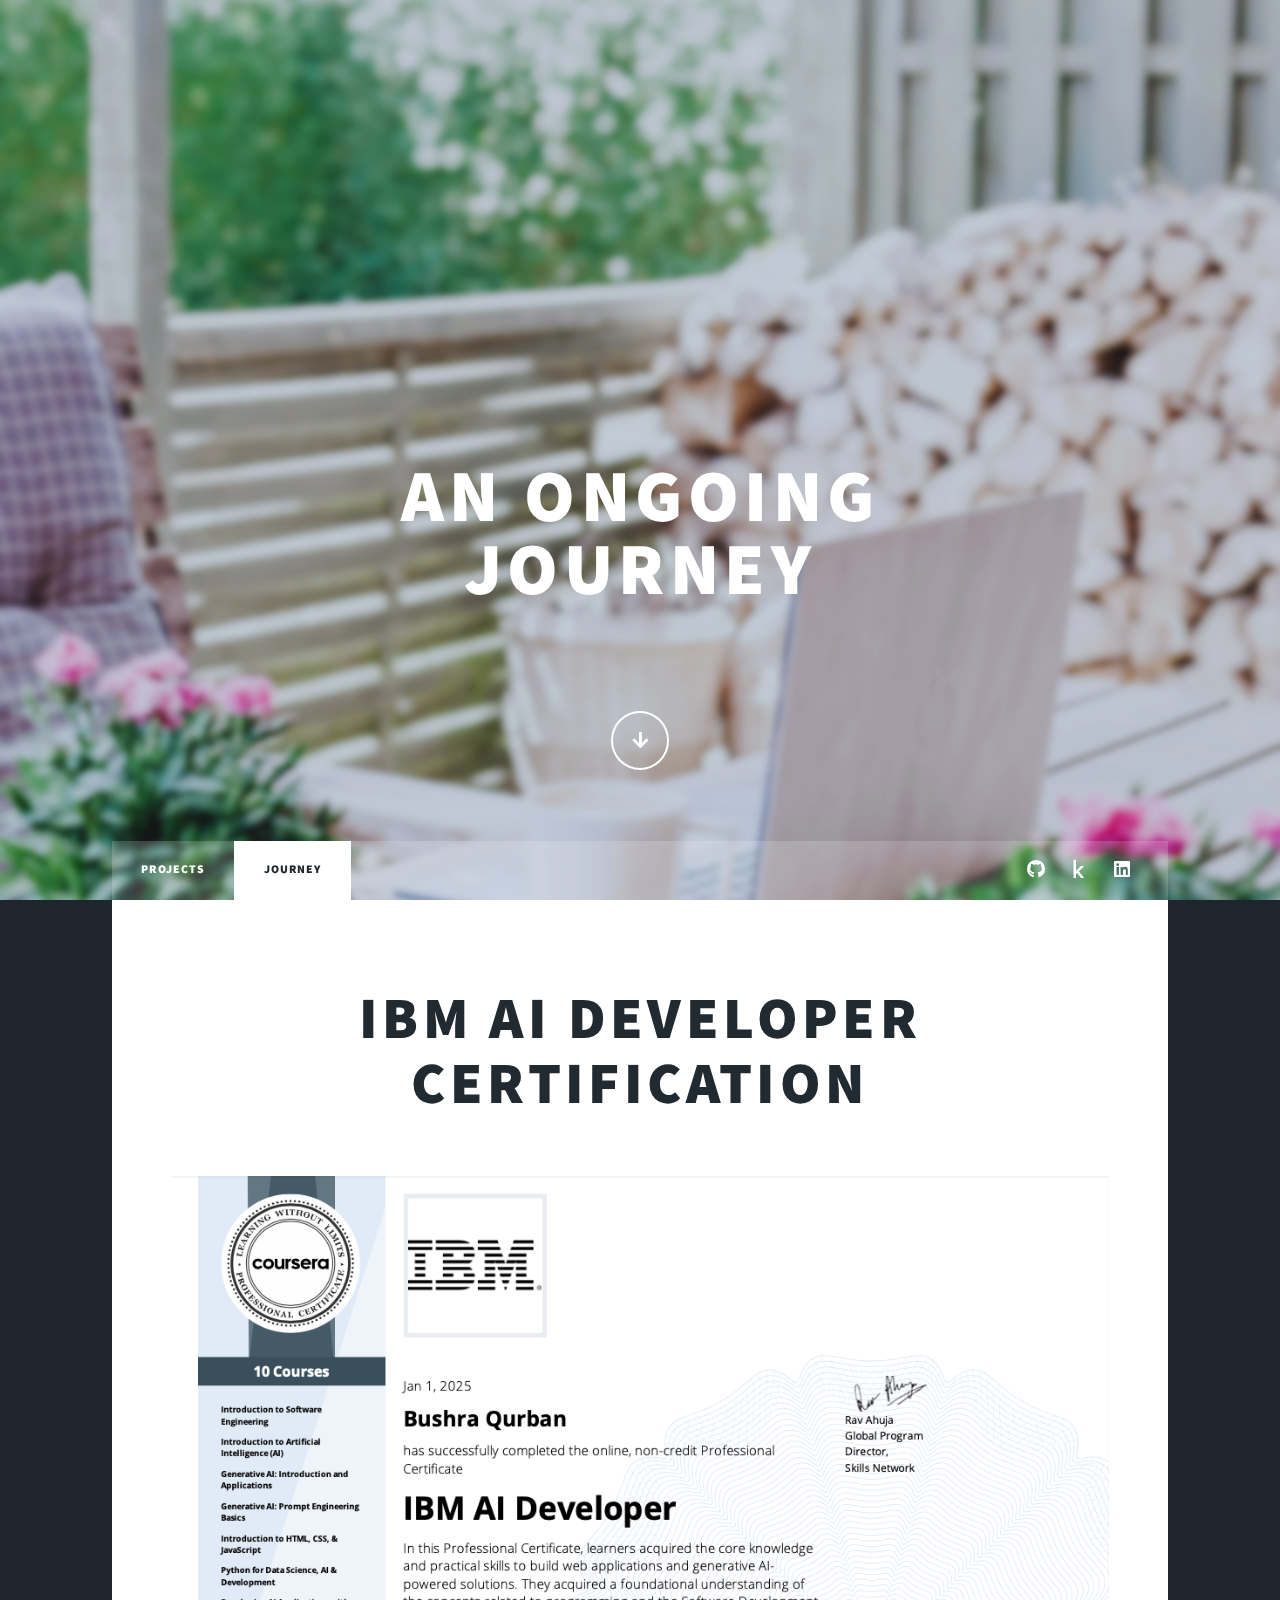
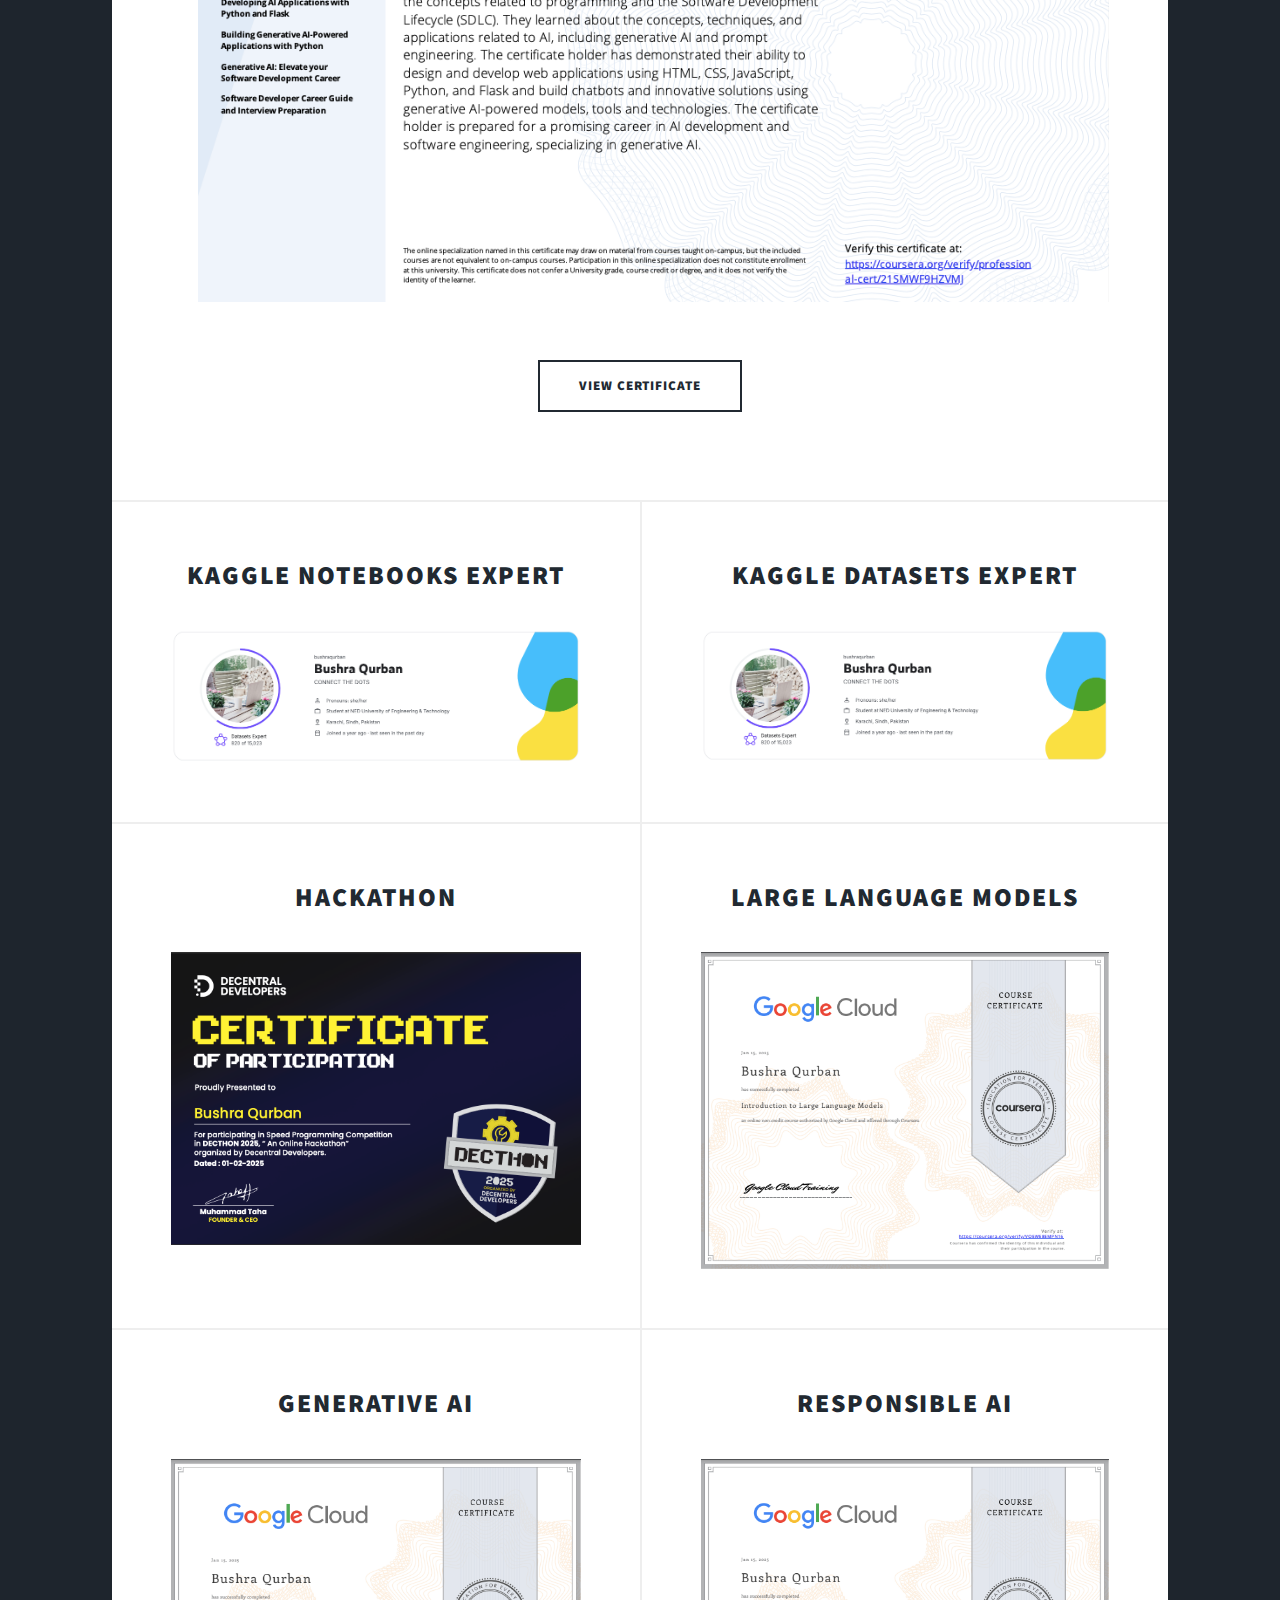
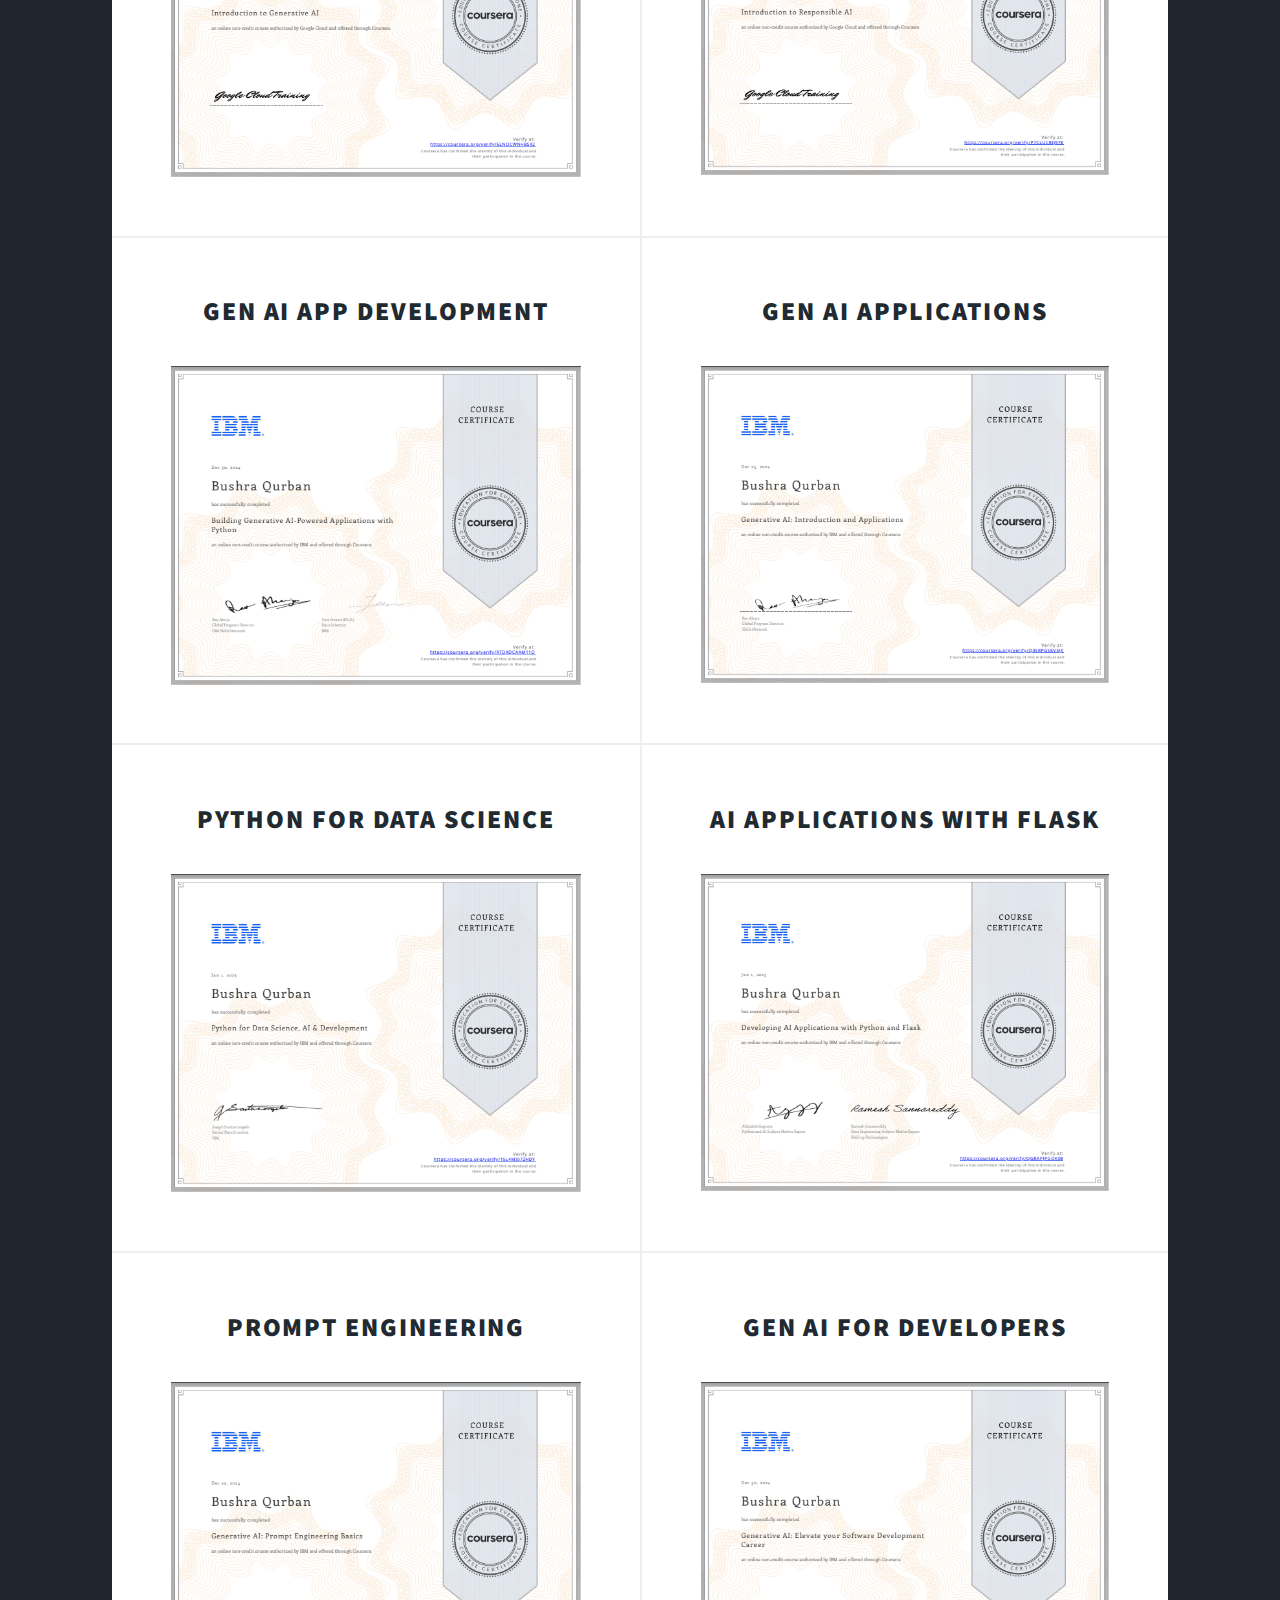
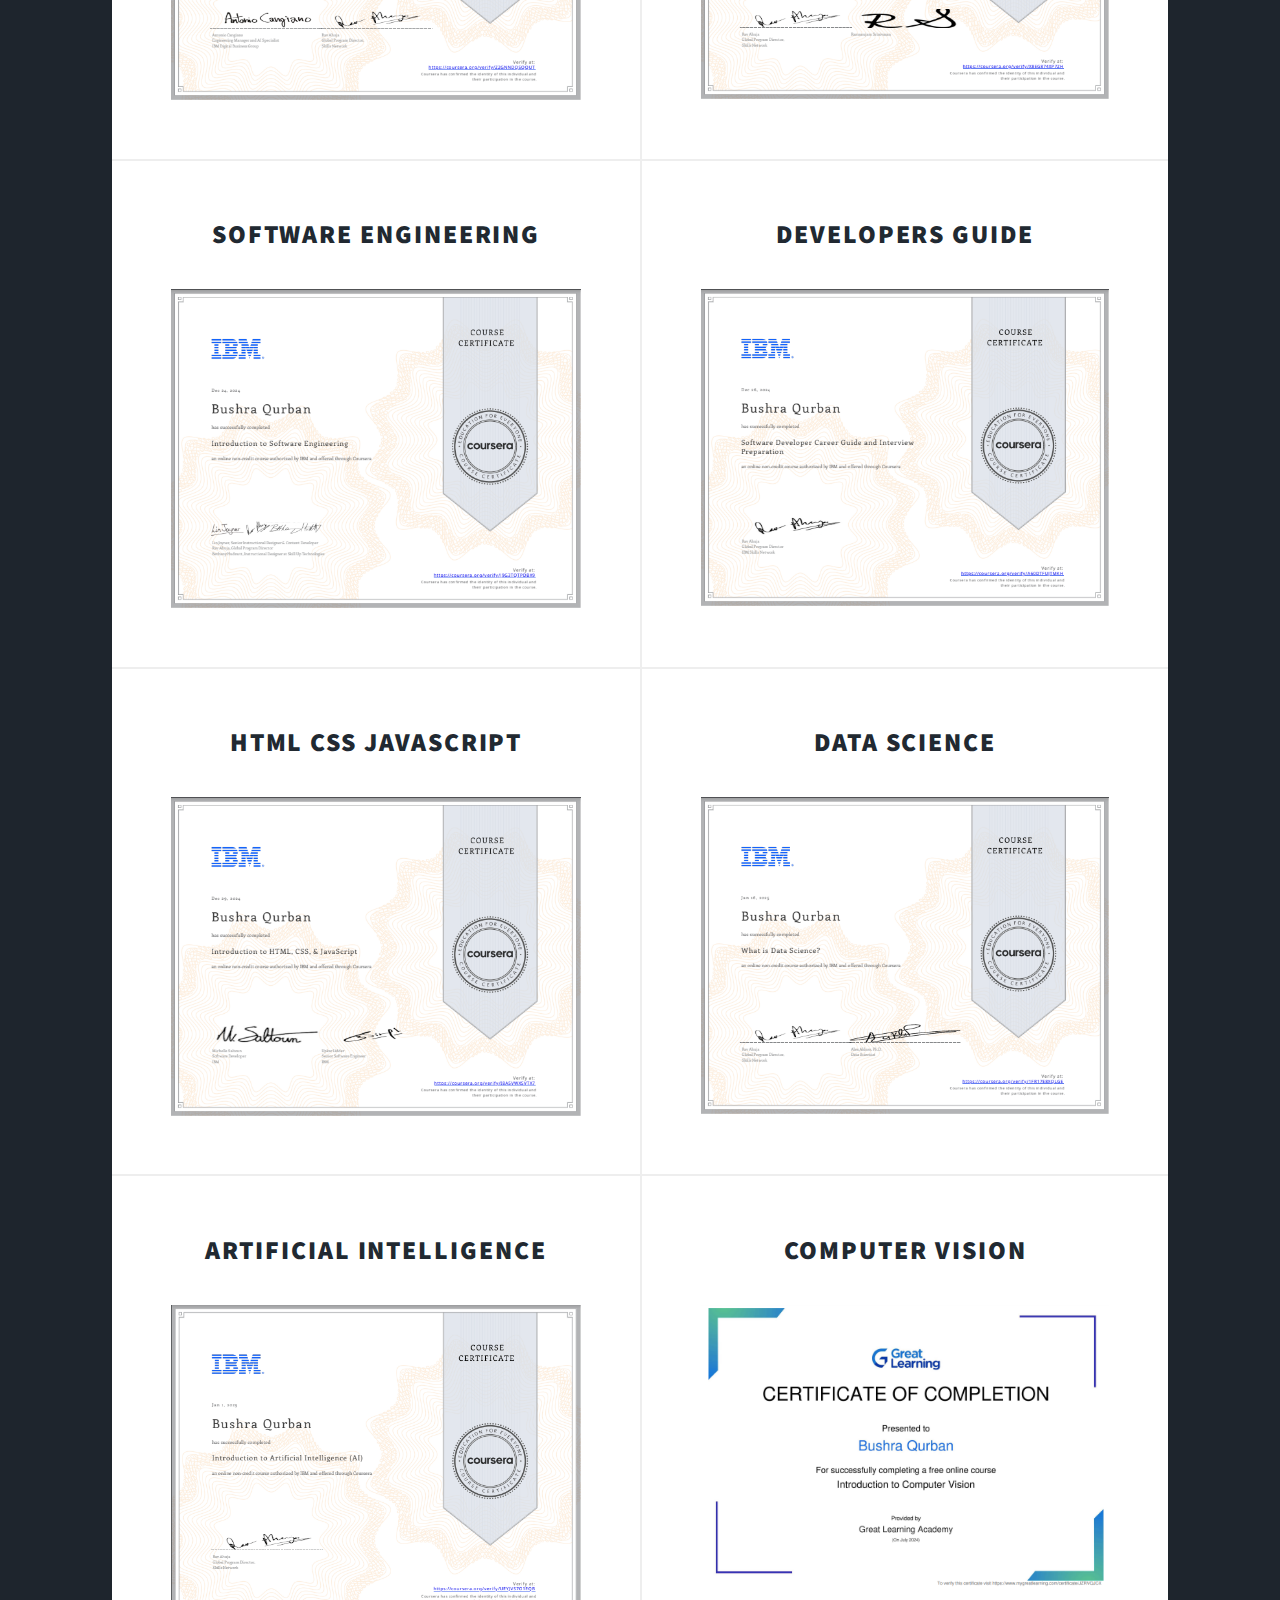
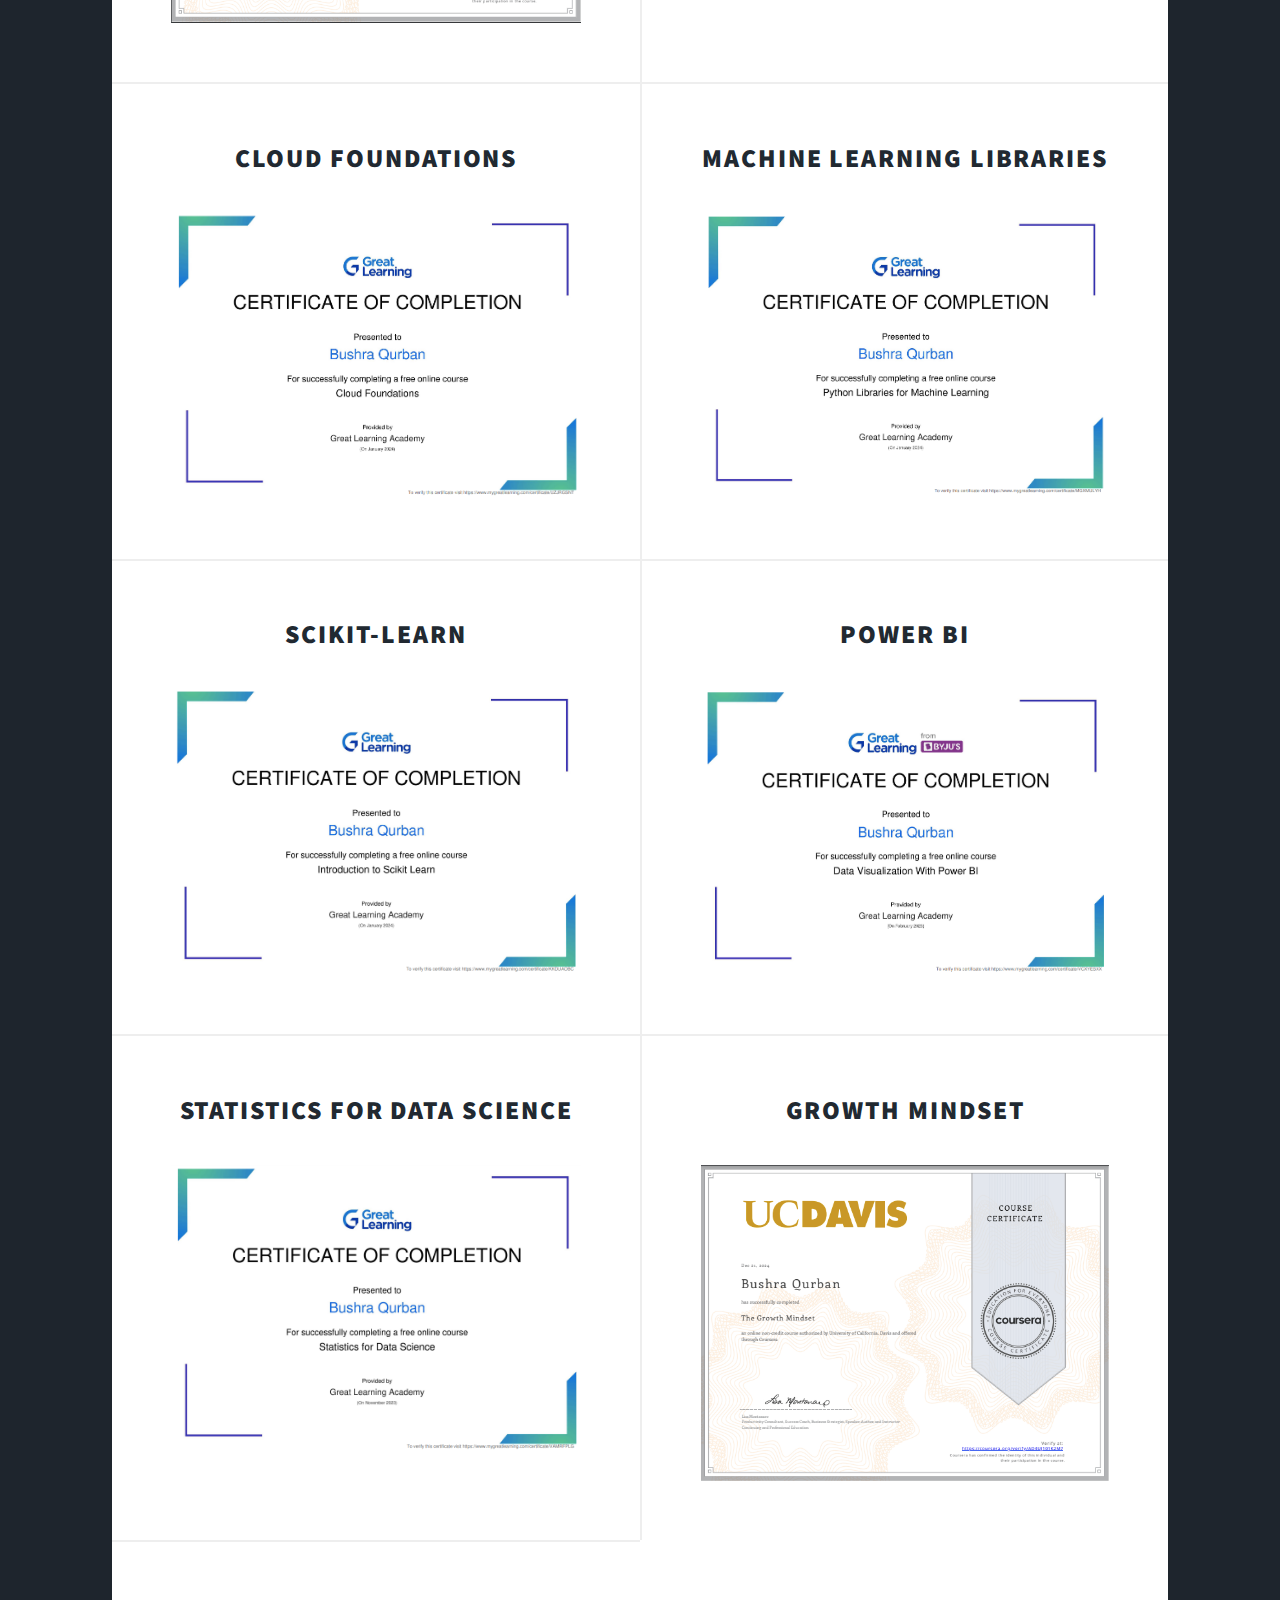
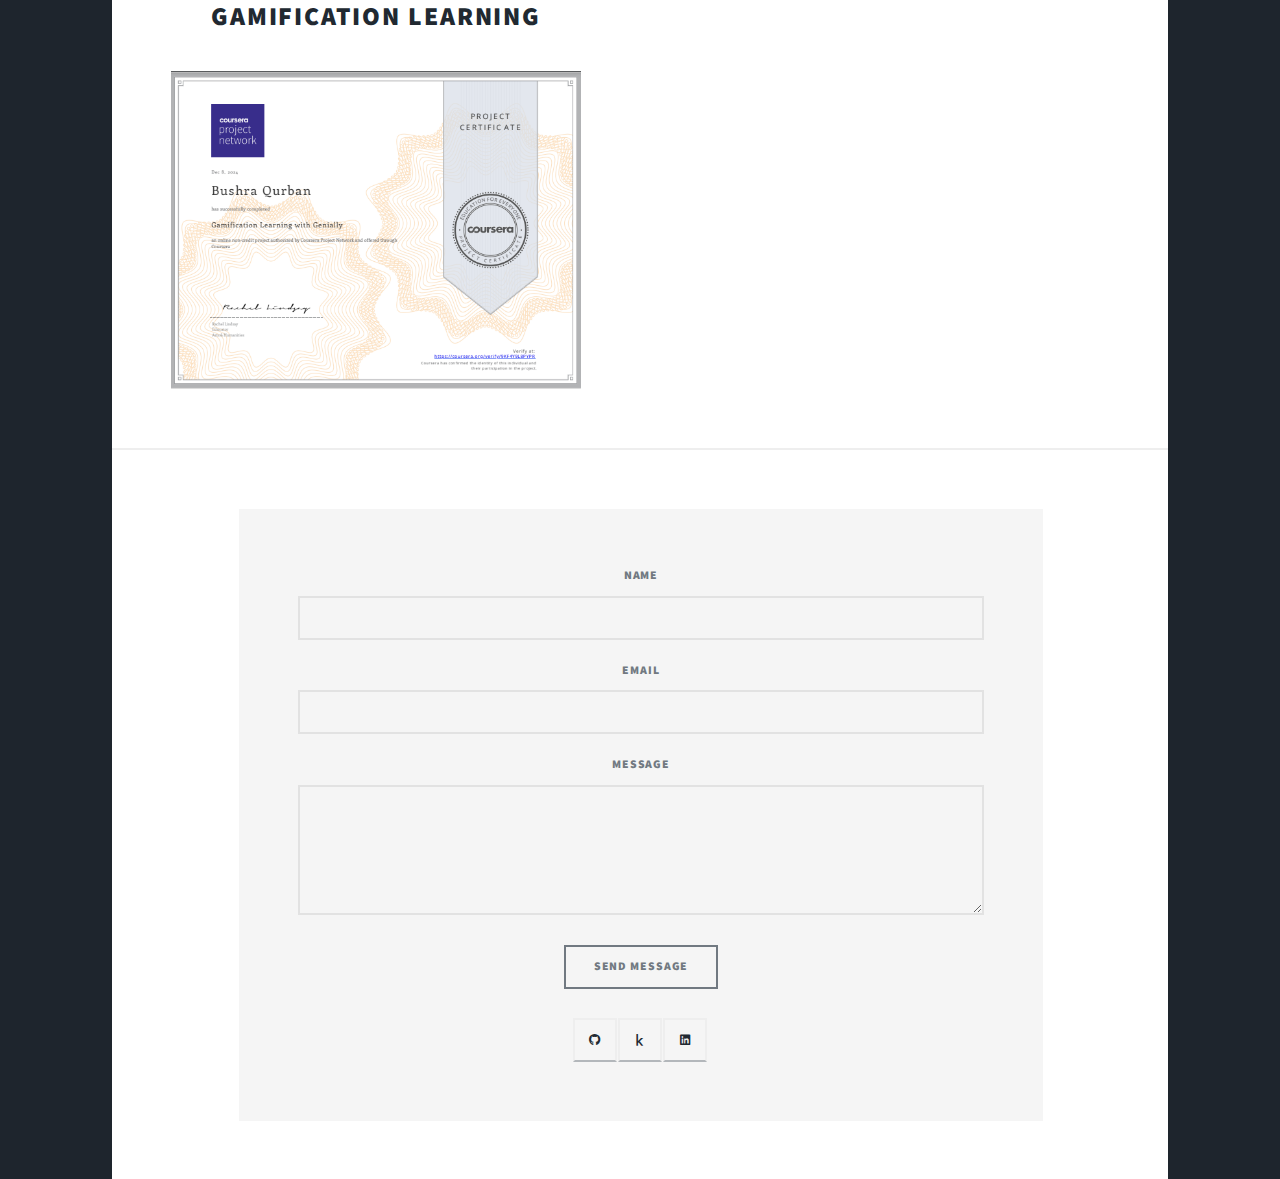
==== commit f86b8f10: "added hackathon certificate" ====
--- a/journey.html
+++ b/journey.html
@@ -71,6 +71,14 @@
 									<a href="https://www.kaggle.com/bushraqurban/datasets" target="_blank" class="image fit"><img src="images/certificates/dataset-expert.png" alt="" /></a>
 								</article>
 
+								<article>
+									<header>
+										<h2><a href="https://drive.google.com/file/d/1W53eXnGt0R3XS2iYL2apz7VRi8sXB_XA/view?usp=sharing" target="_blank">Hackathon<br />
+										</a></h2>
+									</header>
+									<a href="https://drive.google.com/file/d/1W53eXnGt0R3XS2iYL2apz7VRi8sXB_XA/view?usp=sharing" target="_blank" class="image fit"><img src="images/certificates/hackathon.png" alt="" /></a>
+								</article>
+								
 								<article>
 									<header>
 										<h2><a href="https://www.coursera.org/account/accomplishments/records/VOEWE8EMPN16" target="_blank">Large Language Models<br />
